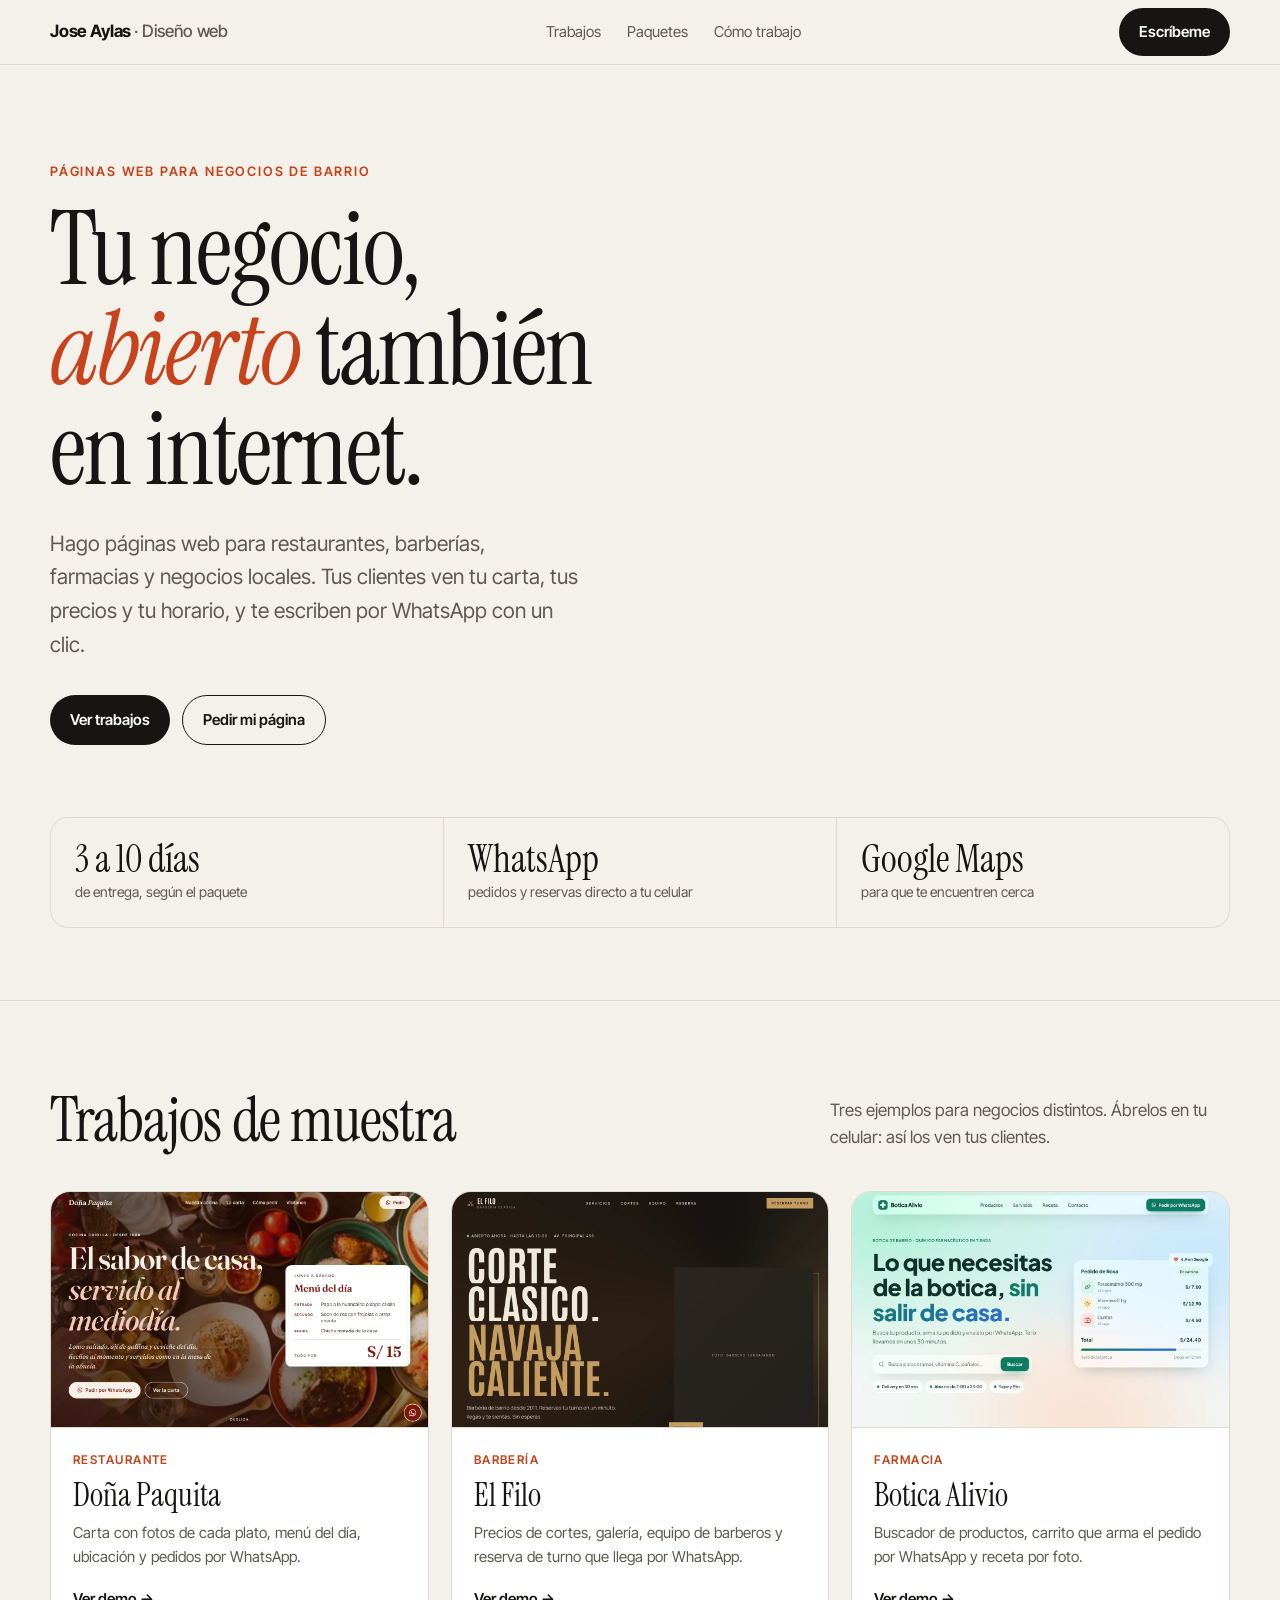
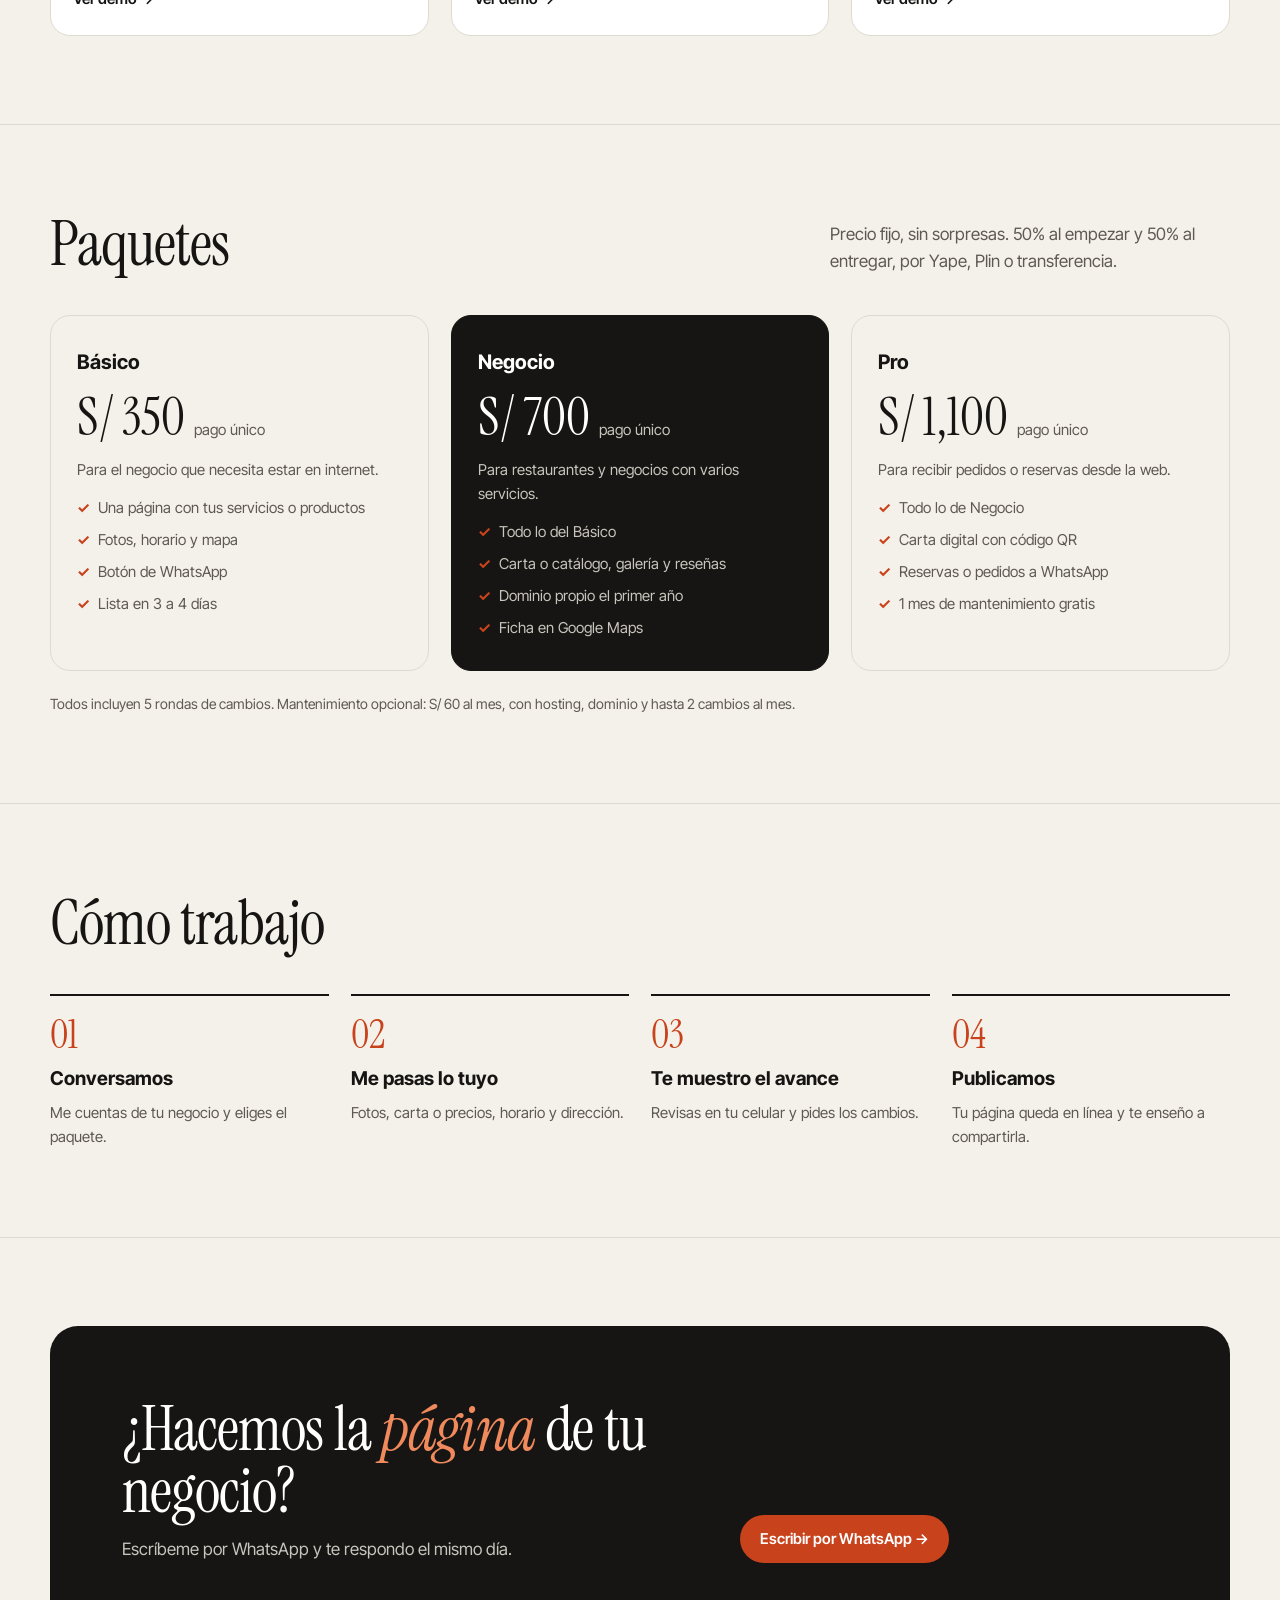
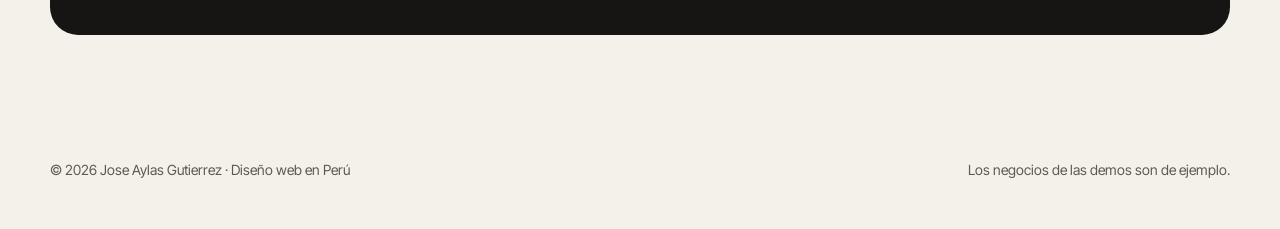
==== index.html @ 5f7825cc "Portafolio con 3 demos: restaurante, barbería y farmacia Co-Authored-By: Claude Opus 5.5 <noreply@an" ====
<!doctype html>
<html lang="es">
<head>
<meta charset="utf-8">
<meta name="viewport" content="width=device-width, initial-scale=1">
<title>Jose Aylas Gutierrez · Páginas web para negocios locales</title>
<meta name="description" content="Diseño páginas web para restaurantes, barberías, farmacias y negocios de barrio en Perú. Pedidos y reservas por WhatsApp, Google Maps y entrega en días.">
<link rel="canonical" href="https://wentoqleao.github.io/">
<meta property="og:title" content="Jose Aylas Gutierrez · Páginas web para negocios locales">
<meta property="og:description" content="Webs para restaurantes, barberías y farmacias con pedidos por WhatsApp.">
<meta property="og:image" content="https://wentoqleao.github.io/assets/dona-paquita.webp">
<meta property="og:type" content="website">
<!-- Google Search Console: pega aquí la etiqueta de verificación -->
<link rel="preconnect" href="https://fonts.googleapis.com">
<link rel="preconnect" href="https://fonts.gstatic.com" crossorigin>
<link href="https://fonts.googleapis.com/css2?family=Instrument+Serif:ital@0;1&family=Inter+Tight:wght@400;500;600;700&display=swap" rel="stylesheet">
<style>
:root{--bg:#F4F1EA;--card:#FFFFFF;--ink:#161513;--muted:#5E5A52;--line:#DEDAD0;--acc:#C8431C;--acc-ink:#FFFFFF}
*{box-sizing:border-box;margin:0;padding:0}
html{scroll-behavior:smooth}
body{background:var(--bg);color:var(--ink);font:400 17px/1.6 "Inter Tight",system-ui,sans-serif;-webkit-font-smoothing:antialiased}
a{color:inherit}
img{display:block;max-width:100%}
.wrap{width:min(1180px,100% - 32px);margin-inline:auto}
.serif{font-family:"Instrument Serif",Georgia,serif;font-weight:400}
header{position:sticky;top:0;z-index:5;background:color-mix(in srgb,var(--bg) 88%,transparent);backdrop-filter:blur(10px);border-bottom:1px solid var(--line)}
.bar{display:flex;align-items:center;justify-content:space-between;height:64px;gap:16px}
.logo{font-weight:700;letter-spacing:-.01em;text-decoration:none}
.logo span{color:var(--muted);font-weight:500}
nav{display:flex;gap:26px;font-size:15px}
nav a{text-decoration:none;color:var(--muted)}
nav a:hover{color:var(--ink)}
.btn{display:inline-flex;align-items:center;gap:8px;background:var(--ink);color:#fff;text-decoration:none;font-weight:600;font-size:15px;padding:12px 20px;border-radius:999px;transition:transform .2s,background .2s}
.btn:hover{transform:translateY(-2px);background:var(--acc)}
.btn.ghost{background:transparent;color:var(--ink);border:1px solid var(--ink)}
.btn.ghost:hover{background:var(--ink);color:#fff}
.hero{padding:96px 0 72px}
.kicker{font-size:13px;font-weight:600;letter-spacing:.14em;text-transform:uppercase;color:var(--acc)}
h1{font-size:clamp(46px,8vw,104px);line-height:.98;letter-spacing:-.02em;margin:18px 0 26px;max-width:12ch}
h1 em{color:var(--acc)}
.lead{font-size:clamp(18px,2vw,21px);color:var(--muted);max-width:44ch}
.cta{display:flex;flex-wrap:wrap;gap:12px;margin-top:34px}
.facts{display:grid;grid-template-columns:repeat(3,minmax(0,1fr));gap:1px;background:var(--line);border:1px solid var(--line);border-radius:18px;overflow:hidden;margin-top:72px}
.facts div{background:var(--bg);padding:22px 24px}
.facts b{display:block;font-family:"Instrument Serif",Georgia,serif;font-weight:400;font-size:38px;line-height:1}
.facts span{font-size:14px;color:var(--muted)}
section{padding:88px 0;border-top:1px solid var(--line)}
.head{display:flex;justify-content:space-between;align-items:end;gap:24px;margin-bottom:40px;flex-wrap:wrap}
h2{font-size:clamp(38px,5vw,62px);line-height:1;letter-spacing:-.015em}
.head p{color:var(--muted);max-width:40ch}
.demos{display:grid;grid-template-columns:repeat(3,minmax(0,1fr));gap:22px}
.demo{background:var(--card);border:1px solid var(--line);border-radius:20px;overflow:hidden;text-decoration:none;display:flex;flex-direction:column;transition:transform .25s,box-shadow .25s}
.demo:hover{transform:translateY(-6px);box-shadow:0 24px 50px -24px rgba(22,21,19,.35)}
.shot{aspect-ratio:16/10;overflow:hidden;background:#ddd;border-bottom:1px solid var(--line)}
.shot img{width:100%;height:100%;object-fit:cover;object-position:top;transition:transform .5s}
.demo:hover .shot img{transform:scale(1.04)}
.demo .body{padding:22px 22px 24px;display:flex;flex-direction:column;gap:10px;flex:1}
.tag{font-size:12px;font-weight:600;letter-spacing:.12em;text-transform:uppercase;color:var(--acc)}
.demo h3{font-family:"Instrument Serif",Georgia,serif;font-weight:400;font-size:32px;line-height:1}
.demo p{color:var(--muted);font-size:15px}
.demo .go{margin-top:auto;padding-top:8px;font-weight:600;font-size:15px}
.packs{display:grid;grid-template-columns:repeat(3,minmax(0,1fr));gap:22px}
.pack{border:1px solid var(--line);border-radius:20px;padding:30px 26px;background:var(--bg);display:flex;flex-direction:column;gap:14px}
.pack.star{background:var(--ink);color:#fff;border-color:var(--ink)}
.pack.star .muted,.pack.star li{color:#C9C5BC}
.pack h3{font-size:20px}
.price{font-family:"Instrument Serif",Georgia,serif;font-size:52px;line-height:1}
.price small{font-family:"Inter Tight",sans-serif;font-size:15px;color:var(--muted)}
.pack.star .price small{color:#C9C5BC}
.muted{color:var(--muted);font-size:15px}
.pack ul{list-style:none;display:grid;gap:8px;font-size:15px;color:var(--muted)}
.pack li::before{content:"✓";color:var(--acc);font-weight:700;margin-right:8px}
.note{margin-top:22px;font-size:14px;color:var(--muted)}
.steps{display:grid;grid-template-columns:repeat(4,minmax(0,1fr));gap:22px;counter-reset:s}
.step{border-top:2px solid var(--ink);padding-top:18px}
.step::before{counter-increment:s;content:"0" counter(s);font-family:"Instrument Serif",Georgia,serif;font-size:40px;color:var(--acc);display:block;line-height:1;margin-bottom:10px}
.step h3{font-size:19px;margin-bottom:6px}
.step p{color:var(--muted);font-size:15px}
.contact{background:var(--ink);color:#fff;border-radius:28px;padding:clamp(36px,6vw,72px);display:grid;grid-template-columns:minmax(0,1.4fr) minmax(0,1fr);gap:32px;align-items:end}
.contact h2 em{color:#F08A5D}
.contact p{color:#C9C5BC}
.contact .btn{background:var(--acc)}
.contact .btn:hover{background:#fff;color:var(--ink)}
footer{padding:36px 0 48px;font-size:14px;color:var(--muted)}
footer .wrap{display:flex;justify-content:space-between;gap:16px;flex-wrap:wrap}
@media (max-width:900px){
  nav{display:none}
  .demos,.packs{grid-template-columns:minmax(0,1fr)}
  .steps{grid-template-columns:repeat(2,minmax(0,1fr))}
  .contact{grid-template-columns:minmax(0,1fr)}
}
@media (max-width:560px){
  .hero{padding:64px 0 48px}
  .facts{grid-template-columns:minmax(0,1fr)}
  .steps{grid-template-columns:minmax(0,1fr)}
  section{padding:64px 0}
  .bar .btn{padding:10px 16px;font-size:14px}
}
</style>
</head>
<body>
<header>
  <div class="wrap bar">
    <a class="logo" href="#">Jose Aylas <span>· Diseño web</span></a>
    <nav><a href="#trabajos">Trabajos</a><a href="#paquetes">Paquetes</a><a href="#proceso">Cómo trabajo</a></nav>
    <a class="btn" href="#contacto">Escríbeme</a>
  </div>
</header>

<main>
  <div class="wrap hero">
    <p class="kicker">Páginas web para negocios de barrio</p>
    <h1 class="serif">Tu negocio, <em>abierto</em> también en internet.</h1>
    <p class="lead">Hago páginas web para restaurantes, barberías, farmacias y negocios locales. Tus clientes ven tu carta, tus precios y tu horario, y te escriben por WhatsApp con un clic.</p>
    <div class="cta">
      <a class="btn" href="#trabajos">Ver trabajos</a>
      <a class="btn ghost" href="#contacto">Pedir mi página</a>
    </div>
    <div class="facts">
      <div><b>3 a 10 días</b><span>de entrega, según el paquete</span></div>
      <div><b>WhatsApp</b><span>pedidos y reservas directo a tu celular</span></div>
      <div><b>Google Maps</b><span>para que te encuentren cerca</span></div>
    </div>
  </div>

  <section id="trabajos">
    <div class="wrap">
      <div class="head">
        <h2 class="serif">Trabajos de muestra</h2>
        <p>Tres ejemplos para negocios distintos. Ábrelos en tu celular: así los ven tus clientes.</p>
      </div>
      <div class="demos">
        <a class="demo" href="dona-paquita/">
          <div class="shot"><img src="assets/dona-paquita.webp" alt="Página web del restaurante Doña Paquita" loading="lazy" width="1280" height="800"></div>
          <div class="body">
            <span class="tag">Restaurante</span>
            <h3>Doña Paquita</h3>
            <p>Carta con fotos de cada plato, menú del día, ubicación y pedidos por WhatsApp.</p>
            <span class="go">Ver demo →</span>
          </div>
        </a>
        <a class="demo" href="el-filo-barberia/">
          <div class="shot"><img src="assets/el-filo-barberia.webp" alt="Página web de la barbería El Filo" loading="lazy" width="1280" height="800"></div>
          <div class="body">
            <span class="tag">Barbería</span>
            <h3>El Filo</h3>
            <p>Precios de cortes, galería, equipo de barberos y reserva de turno que llega por WhatsApp.</p>
            <span class="go">Ver demo →</span>
          </div>
        </a>
        <a class="demo" href="botica-alivio/">
          <div class="shot"><img src="assets/botica-alivio.webp" alt="Página web de la farmacia Botica Alivio" loading="lazy" width="1280" height="800"></div>
          <div class="body">
            <span class="tag">Farmacia</span>
            <h3>Botica Alivio</h3>
            <p>Buscador de productos, carrito que arma el pedido por WhatsApp y receta por foto.</p>
            <span class="go">Ver demo →</span>
          </div>
        </a>
      </div>
    </div>
  </section>

  <section id="paquetes">
    <div class="wrap">
      <div class="head">
        <h2 class="serif">Paquetes</h2>
        <p>Precio fijo, sin sorpresas. 50% al empezar y 50% al entregar, por Yape, Plin o transferencia.</p>
      </div>
      <div class="packs">
        <div class="pack">
          <h3>Básico</h3>
          <div class="price">S/ 350 <small>pago único</small></div>
          <p class="muted">Para el negocio que necesita estar en internet.</p>
          <ul><li>Una página con tus servicios o productos</li><li>Fotos, horario y mapa</li><li>Botón de WhatsApp</li><li>Lista en 3 a 4 días</li></ul>
        </div>
        <div class="pack star">
          <h3>Negocio</h3>
          <div class="price">S/ 700 <small>pago único</small></div>
          <p class="muted">Para restaurantes y negocios con varios servicios.</p>
          <ul><li>Todo lo del Básico</li><li>Carta o catálogo, galería y reseñas</li><li>Dominio propio el primer año</li><li>Ficha en Google Maps</li></ul>
        </div>
        <div class="pack">
          <h3>Pro</h3>
          <div class="price">S/ 1,100 <small>pago único</small></div>
          <p class="muted">Para recibir pedidos o reservas desde la web.</p>
          <ul><li>Todo lo de Negocio</li><li>Carta digital con código QR</li><li>Reservas o pedidos a WhatsApp</li><li>1 mes de mantenimiento gratis</li></ul>
        </div>
      </div>
      <p class="note">Todos incluyen 5 rondas de cambios. Mantenimiento opcional: S/ 60 al mes, con hosting, dominio y hasta 2 cambios al mes.</p>
    </div>
  </section>

  <section id="proceso">
    <div class="wrap">
      <div class="head"><h2 class="serif">Cómo trabajo</h2></div>
      <div class="steps">
        <div class="step"><h3>Conversamos</h3><p>Me cuentas de tu negocio y eliges el paquete.</p></div>
        <div class="step"><h3>Me pasas lo tuyo</h3><p>Fotos, carta o precios, horario y dirección.</p></div>
        <div class="step"><h3>Te muestro el avance</h3><p>Revisas en tu celular y pides los cambios.</p></div>
        <div class="step"><h3>Publicamos</h3><p>Tu página queda en línea y te enseño a compartirla.</p></div>
      </div>
    </div>
  </section>

  <section id="contacto">
    <div class="wrap">
      <div class="contact">
        <div>
          <h2 class="serif">¿Hacemos la <em>página</em> de tu negocio?</h2>
          <p style="margin-top:14px">Escríbeme por WhatsApp y te respondo el mismo día.</p>
        </div>
        <div><a class="btn" href="https://wa.me/51999999999?text=Hola%20Jose%2C%20vi%20tu%20portafolio%20y%20quiero%20una%20p%C3%A1gina%20web%20para%20mi%20negocio." target="_blank" rel="noopener">Escribir por WhatsApp →</a></div>
      </div>
    </div>
  </section>
</main>

<footer>
  <div class="wrap"><span>© 2026 Jose Aylas Gutierrez · Diseño web en Perú</span><span>Los negocios de las demos son de ejemplo.</span></div>
</footer>
</body>
</html>
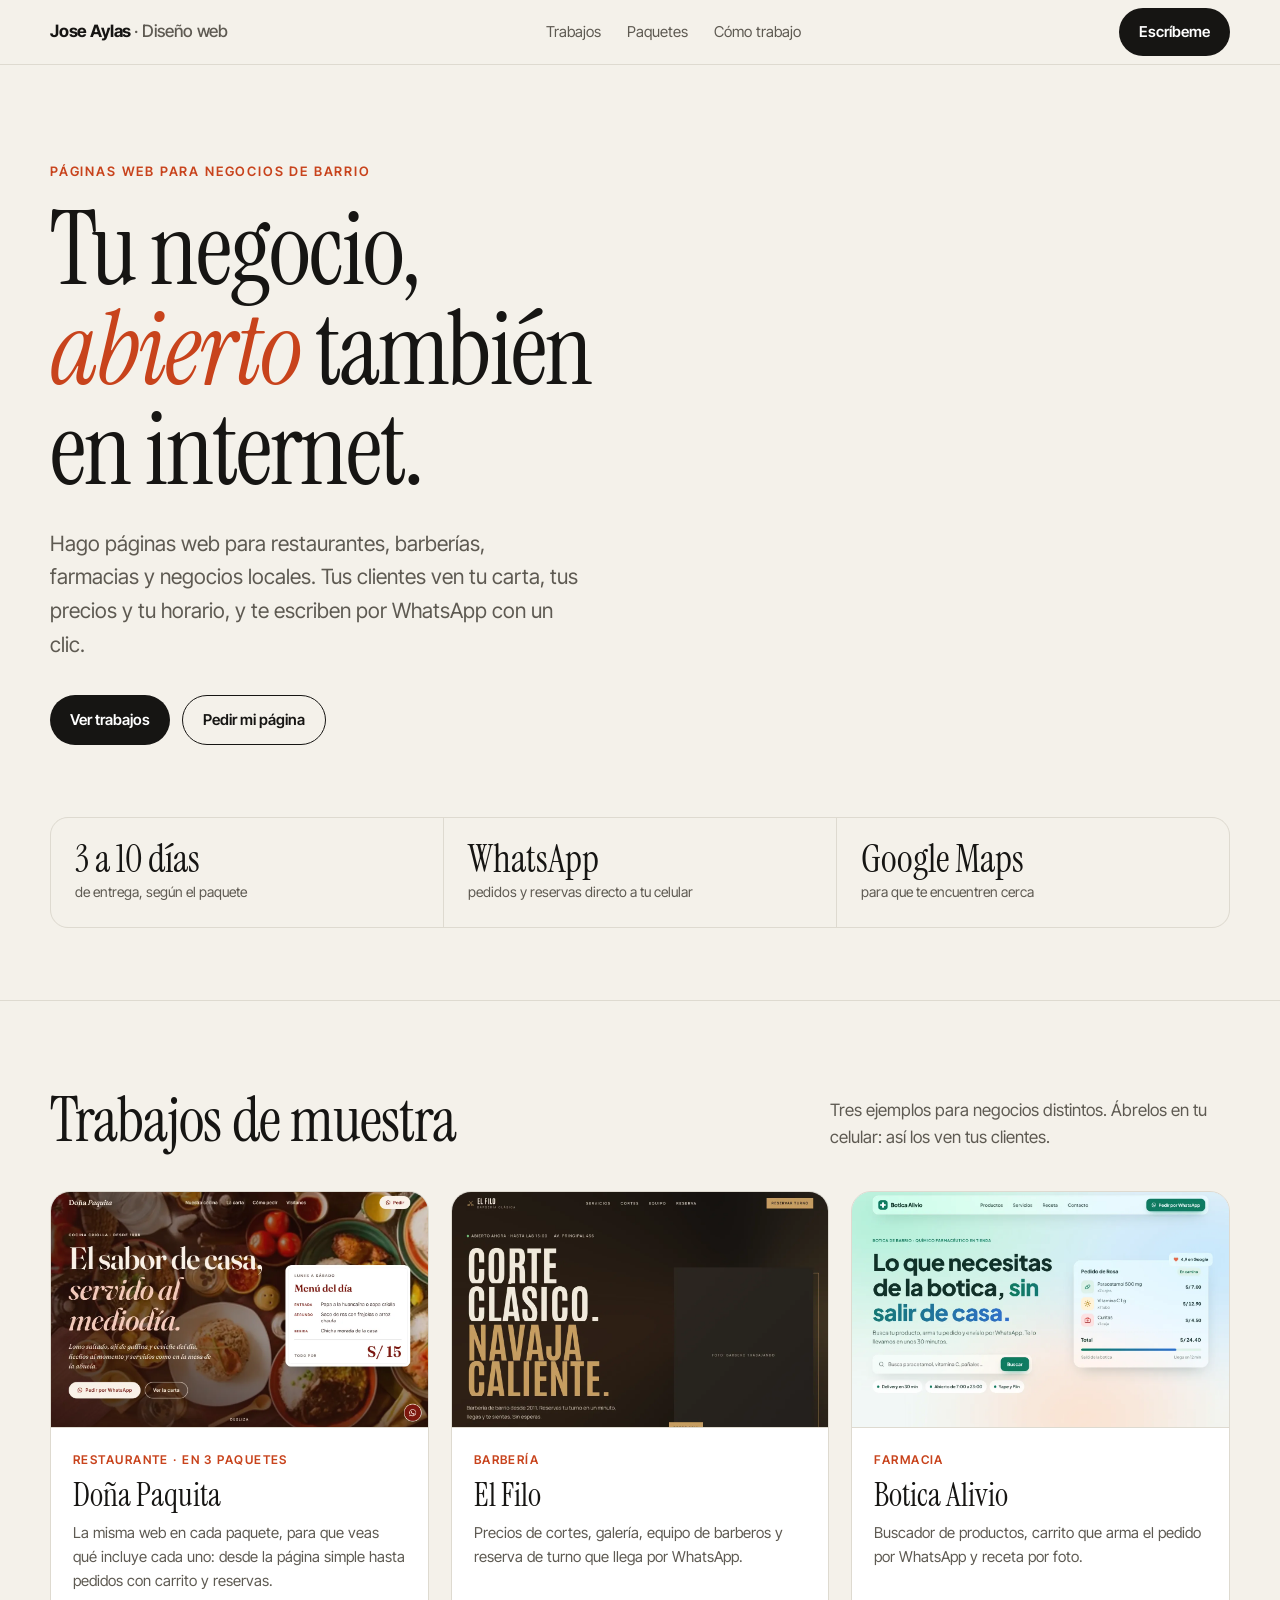
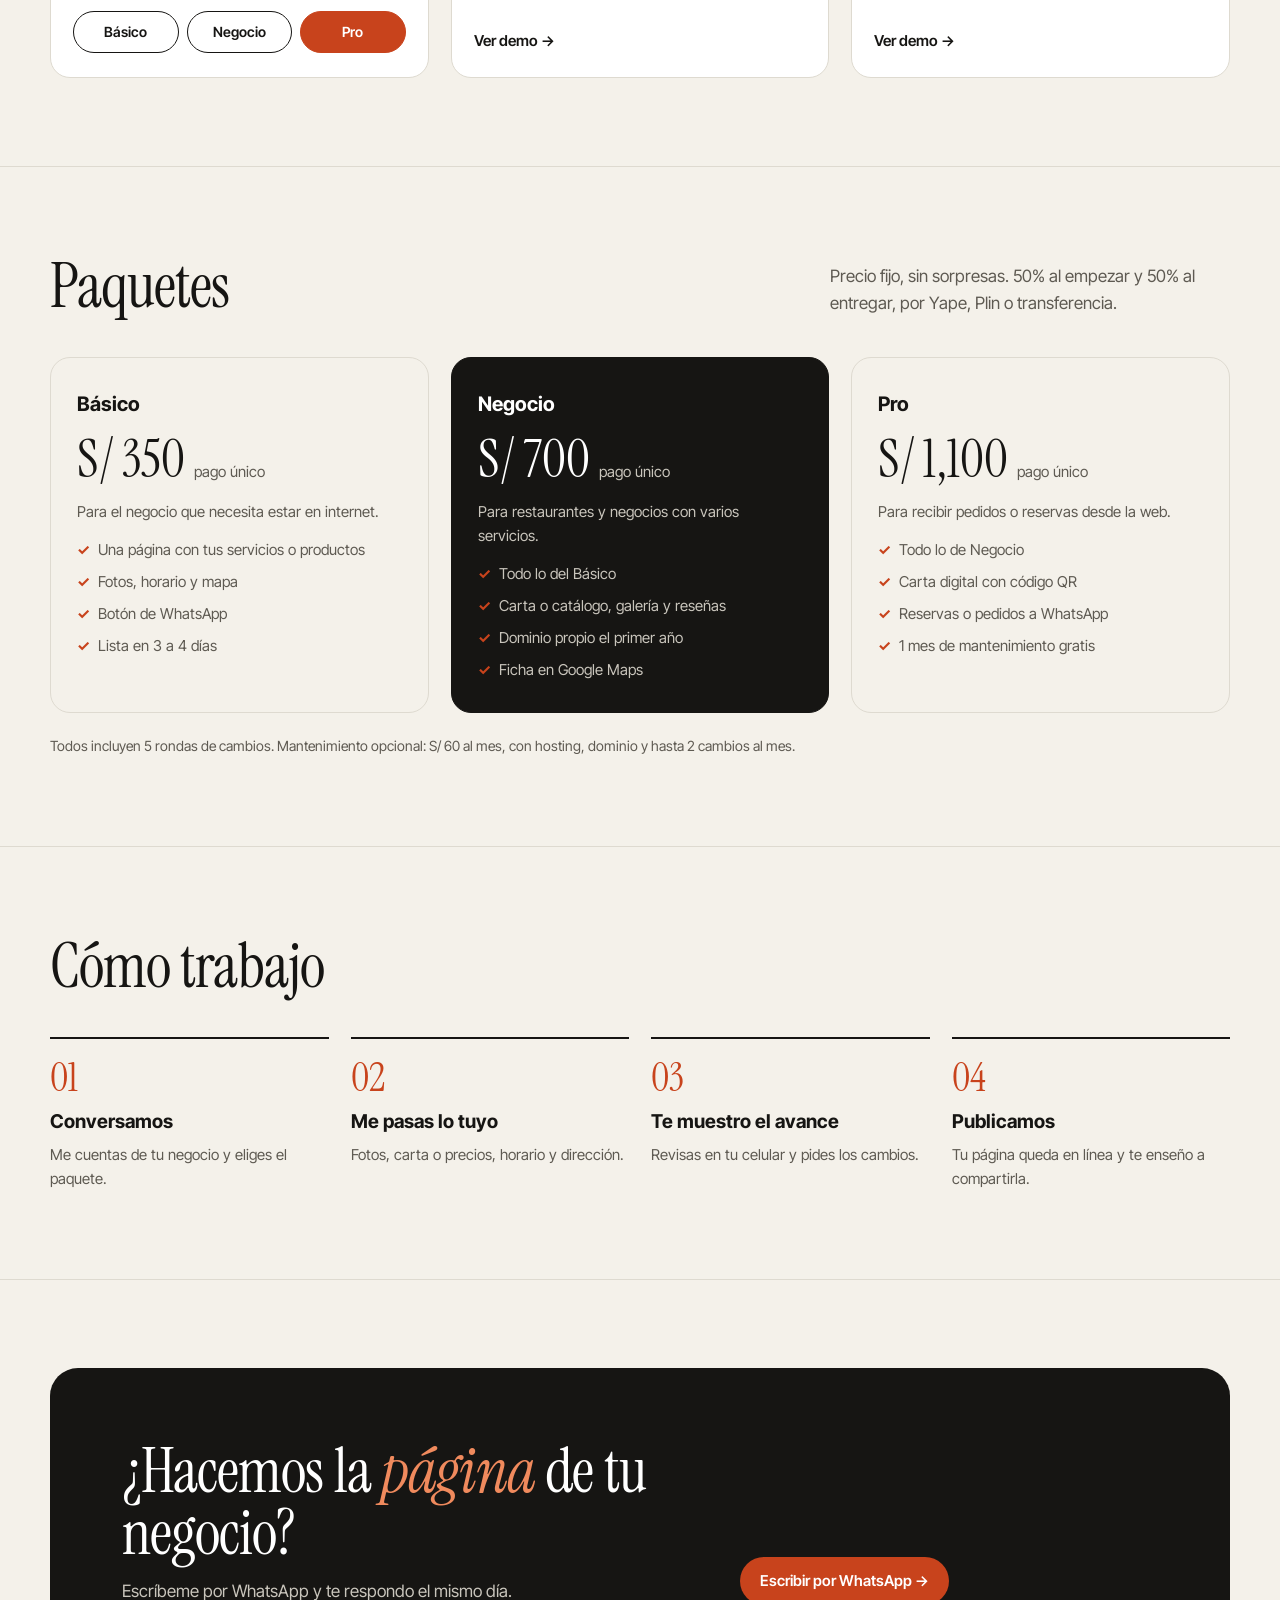
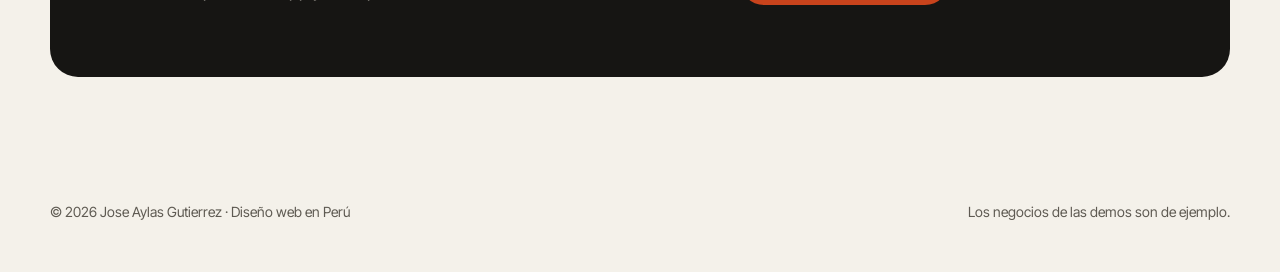
==== commit 40501461: "Doña Paquita en 3 paquetes: Básico, Negocio y Pro con selector Co-Authored-By: Claude Opus 5.5 <nore" ====
--- a/index.html
+++ b/index.html
@@ -59,6 +59,11 @@
 .demo h3{font-family:"Instrument Serif",Georgia,serif;font-weight:400;font-size:32px;line-height:1}
 .demo p{color:var(--muted);font-size:15px}
 .demo .go{margin-top:auto;padding-top:8px;font-weight:600;font-size:15px}
+a.shot{display:block}
+.tiers{display:flex;gap:8px;margin-top:auto;padding-top:8px;flex-wrap:wrap}
+.tiers a{flex:1;text-align:center;text-decoration:none;font-weight:600;font-size:14px;padding:9px 10px;border:1px solid var(--ink);border-radius:999px;transition:background .2s,color .2s}
+.tiers a:hover{background:var(--ink);color:#fff}
+.tiers a:last-child{background:var(--acc);border-color:var(--acc);color:#fff}
 .packs{display:grid;grid-template-columns:repeat(3,minmax(0,1fr));gap:22px}
 .pack{border:1px solid var(--line);border-radius:20px;padding:30px 26px;background:var(--bg);display:flex;flex-direction:column;gap:14px}
 .pack.star{background:var(--ink);color:#fff;border-color:var(--ink)}
@@ -130,15 +135,15 @@
         <p>Tres ejemplos para negocios distintos. Ábrelos en tu celular: así los ven tus clientes.</p>
       </div>
       <div class="demos">
-        <a class="demo" href="dona-paquita/">
-          <div class="shot"><img src="assets/dona-paquita.webp" alt="Página web del restaurante Doña Paquita" loading="lazy" width="1280" height="800"></div>
+        <div class="demo">
+          <a class="shot" href="dona-paquita/"><img src="assets/dona-paquita.webp" alt="Página web del restaurante Doña Paquita" loading="lazy" width="1280" height="800"></a>
           <div class="body">
-            <span class="tag">Restaurante</span>
+            <span class="tag">Restaurante · en 3 paquetes</span>
             <h3>Doña Paquita</h3>
-            <p>Carta con fotos de cada plato, menú del día, ubicación y pedidos por WhatsApp.</p>
-            <span class="go">Ver demo →</span>
+            <p>La misma web en cada paquete, para que veas qué incluye cada uno: desde la página simple hasta pedidos con carrito y reservas.</p>
+            <div class="tiers"><a href="dona-paquita-basico/">Básico</a><a href="dona-paquita/">Negocio</a><a href="dona-paquita-pro/">Pro</a></div>
           </div>
-        </a>
+        </div>
         <a class="demo" href="el-filo-barberia/">
           <div class="shot"><img src="assets/el-filo-barberia.webp" alt="Página web de la barbería El Filo" loading="lazy" width="1280" height="800"></div>
           <div class="body">
@@ -210,7 +215,7 @@
           <h2 class="serif">¿Hacemos la <em>página</em> de tu negocio?</h2>
           <p style="margin-top:14px">Escríbeme por WhatsApp y te respondo el mismo día.</p>
         </div>
-        <div><a class="btn" href="https://wa.me/51999999999?text=Hola%20Jose%2C%20vi%20tu%20portafolio%20y%20quiero%20una%20p%C3%A1gina%20web%20para%20mi%20negocio." target="_blank" rel="noopener">Escribir por WhatsApp →</a></div>
+        <div><a class="btn" href="https://wa.me/51933952330?text=Hola%20Jose%2C%20vi%20tu%20portafolio%20y%20quiero%20una%20p%C3%A1gina%20web%20para%20mi%20negocio." target="_blank" rel="noopener">Escribir por WhatsApp →</a></div>
       </div>
     </div>
   </section>
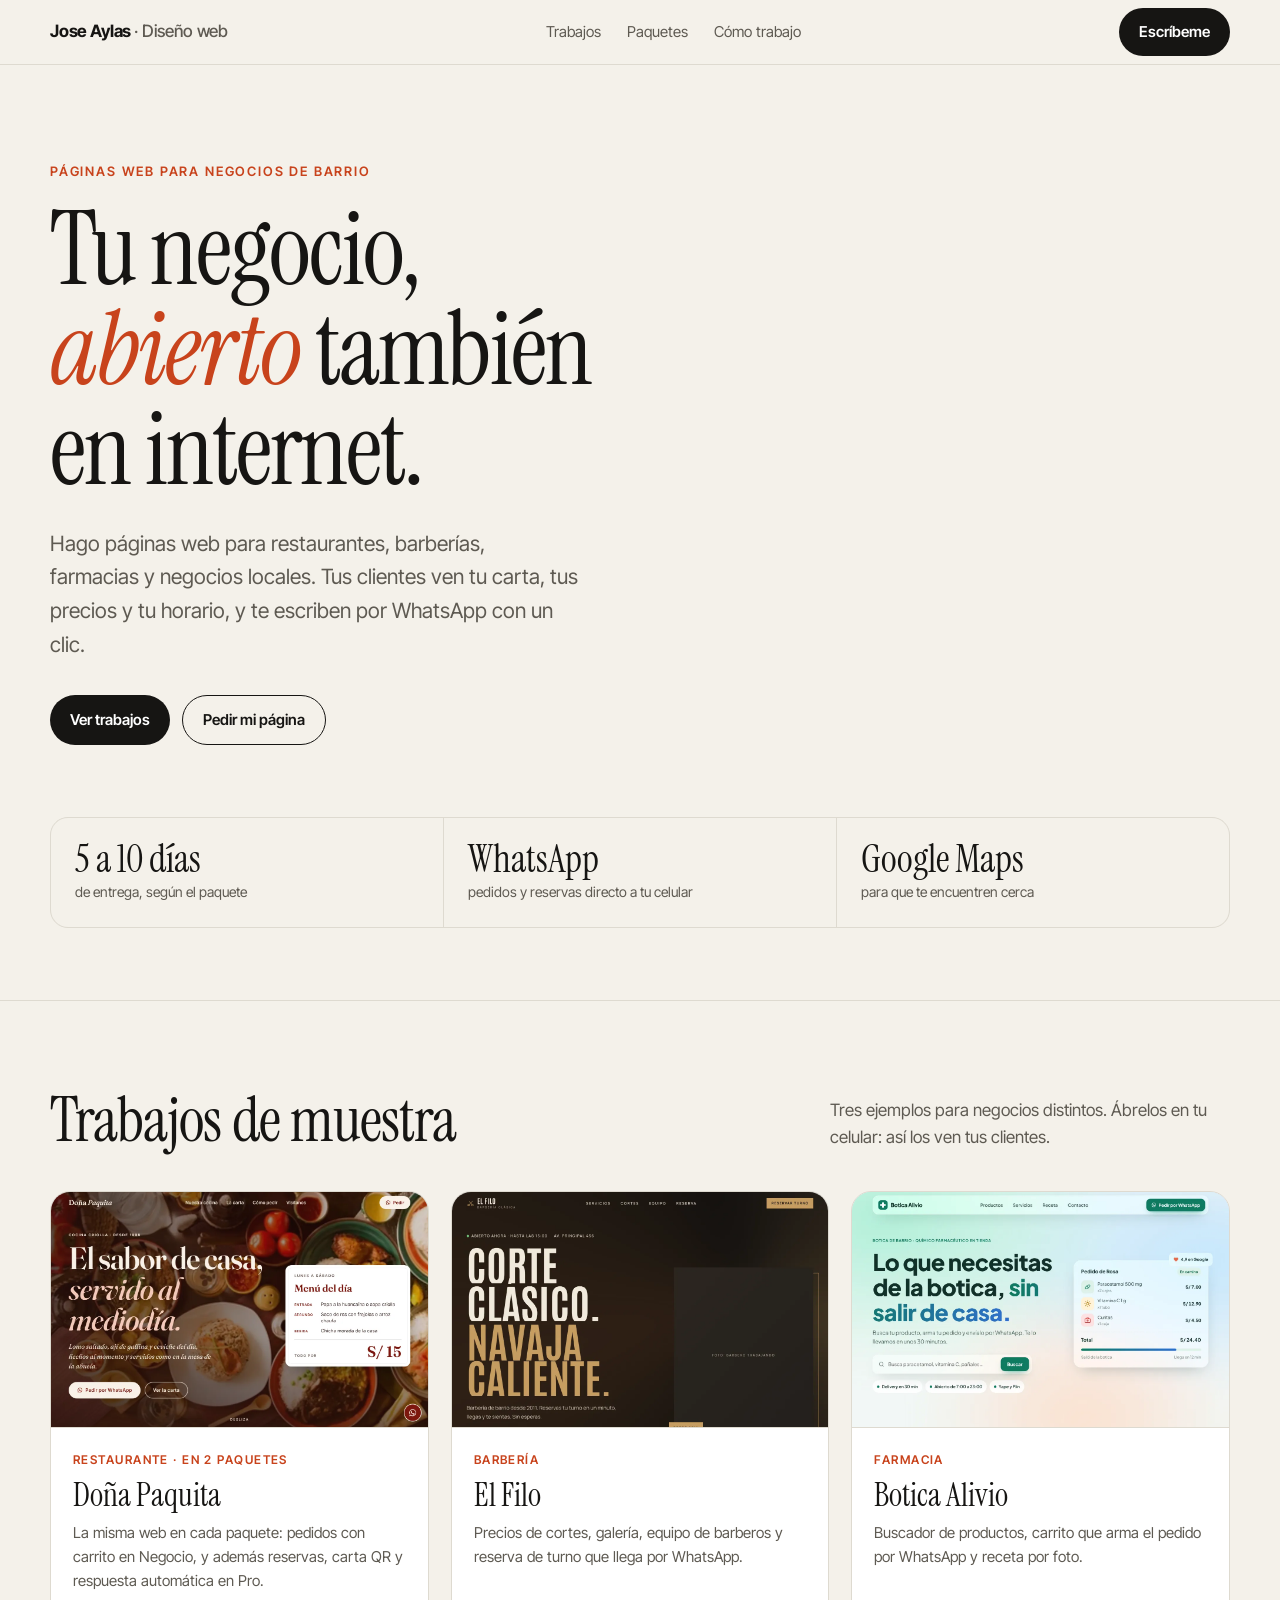
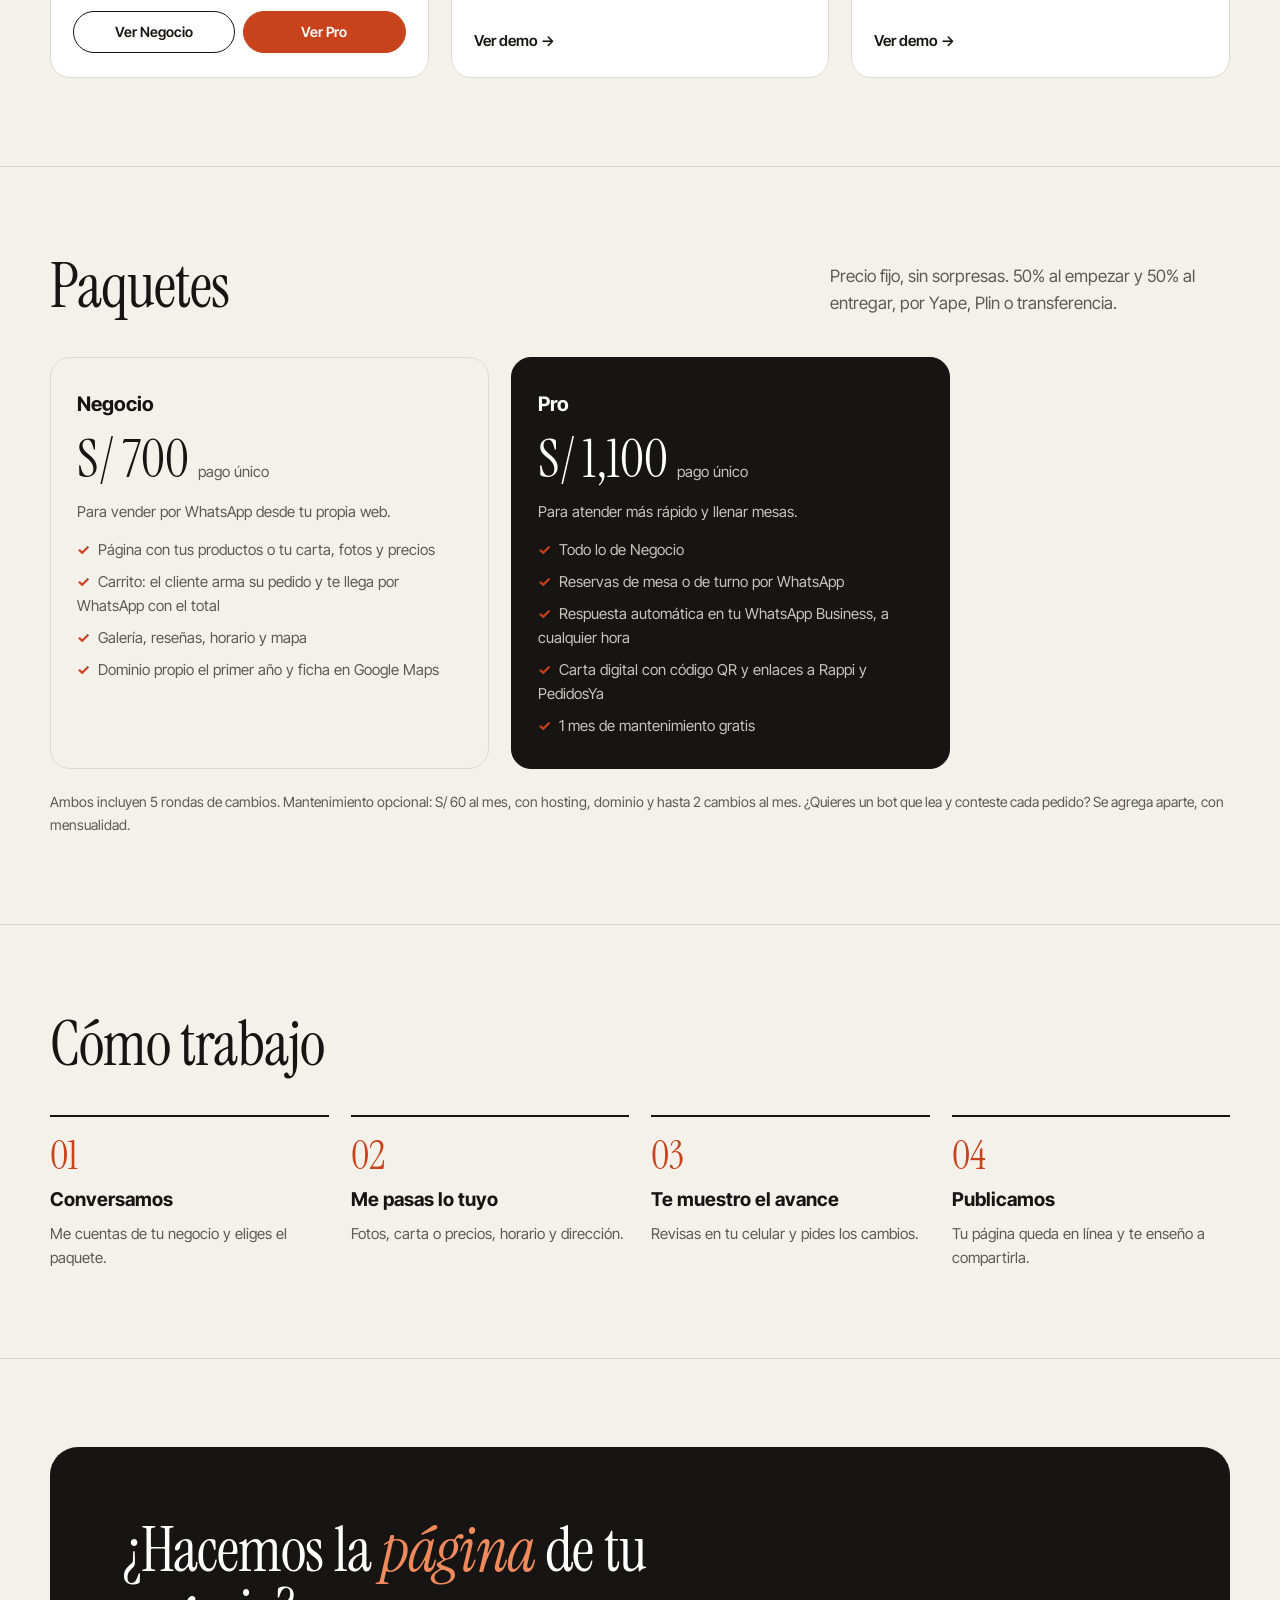
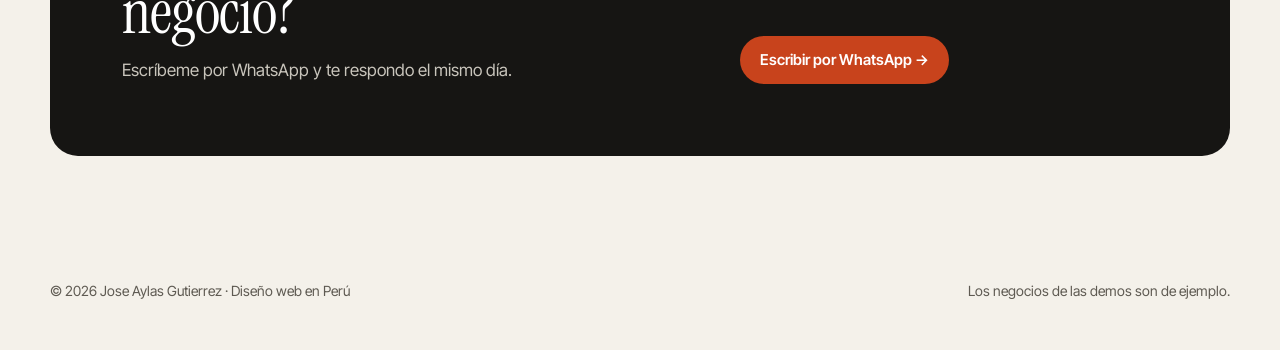
==== commit 36791524: "Restaurante en 2 paquetes: Negocio con carrito, Pro con respuesta automática Co-Authored-By: Claude " ====
--- a/index.html
+++ b/index.html
@@ -64,6 +64,7 @@
 .tiers a{flex:1;text-align:center;text-decoration:none;font-weight:600;font-size:14px;padding:9px 10px;border:1px solid var(--ink);border-radius:999px;transition:background .2s,color .2s}
 .tiers a:hover{background:var(--ink);color:#fff}
 .tiers a:last-child{background:var(--acc);border-color:var(--acc);color:#fff}
+.packs.two{grid-template-columns:repeat(2,minmax(0,1fr));max-width:900px}
 .packs{display:grid;grid-template-columns:repeat(3,minmax(0,1fr));gap:22px}
 .pack{border:1px solid var(--line);border-radius:20px;padding:30px 26px;background:var(--bg);display:flex;flex-direction:column;gap:14px}
 .pack.star{background:var(--ink);color:#fff;border-color:var(--ink)}
@@ -90,7 +91,7 @@
 footer .wrap{display:flex;justify-content:space-between;gap:16px;flex-wrap:wrap}
 @media (max-width:900px){
   nav{display:none}
-  .demos,.packs{grid-template-columns:minmax(0,1fr)}
+  .demos,.packs,.packs.two{grid-template-columns:minmax(0,1fr)}
   .steps{grid-template-columns:repeat(2,minmax(0,1fr))}
   .contact{grid-template-columns:minmax(0,1fr)}
 }
@@ -122,7 +123,7 @@
       <a class="btn ghost" href="#contacto">Pedir mi página</a>
     </div>
     <div class="facts">
-      <div><b>3 a 10 días</b><span>de entrega, según el paquete</span></div>
+      <div><b>5 a 10 días</b><span>de entrega, según el paquete</span></div>
       <div><b>WhatsApp</b><span>pedidos y reservas directo a tu celular</span></div>
       <div><b>Google Maps</b><span>para que te encuentren cerca</span></div>
     </div>
@@ -138,10 +139,10 @@
         <div class="demo">
           <a class="shot" href="dona-paquita/"><img src="assets/dona-paquita.webp" alt="Página web del restaurante Doña Paquita" loading="lazy" width="1280" height="800"></a>
           <div class="body">
-            <span class="tag">Restaurante · en 3 paquetes</span>
+            <span class="tag">Restaurante · en 2 paquetes</span>
             <h3>Doña Paquita</h3>
-            <p>La misma web en cada paquete, para que veas qué incluye cada uno: desde la página simple hasta pedidos con carrito y reservas.</p>
-            <div class="tiers"><a href="dona-paquita-basico/">Básico</a><a href="dona-paquita/">Negocio</a><a href="dona-paquita-pro/">Pro</a></div>
+            <p>La misma web en cada paquete: pedidos con carrito en Negocio, y además reservas, carta QR y respuesta automática en Pro.</p>
+            <div class="tiers"><a href="dona-paquita/">Ver Negocio</a><a href="dona-paquita-pro/">Ver Pro</a></div>
           </div>
         </div>
         <a class="demo" href="el-filo-barberia/">
@@ -172,27 +173,21 @@
         <h2 class="serif">Paquetes</h2>
         <p>Precio fijo, sin sorpresas. 50% al empezar y 50% al entregar, por Yape, Plin o transferencia.</p>
       </div>
-      <div class="packs">
+      <div class="packs two">
         <div class="pack">
-          <h3>Básico</h3>
-          <div class="price">S/ 350 <small>pago único</small></div>
-          <p class="muted">Para el negocio que necesita estar en internet.</p>
-          <ul><li>Una página con tus servicios o productos</li><li>Fotos, horario y mapa</li><li>Botón de WhatsApp</li><li>Lista en 3 a 4 días</li></ul>
-        </div>
-        <div class="pack star">
           <h3>Negocio</h3>
           <div class="price">S/ 700 <small>pago único</small></div>
-          <p class="muted">Para restaurantes y negocios con varios servicios.</p>
-          <ul><li>Todo lo del Básico</li><li>Carta o catálogo, galería y reseñas</li><li>Dominio propio el primer año</li><li>Ficha en Google Maps</li></ul>
-        </div>
-        <div class="pack">
+          <p class="muted">Para vender por WhatsApp desde tu propia web.</p>
+          <ul><li>Página con tus productos o tu carta, fotos y precios</li><li>Carrito: el cliente arma su pedido y te llega por WhatsApp con el total</li><li>Galería, reseñas, horario y mapa</li><li>Dominio propio el primer año y ficha en Google Maps</li></ul>
+        </div>
+        <div class="pack star">
           <h3>Pro</h3>
           <div class="price">S/ 1,100 <small>pago único</small></div>
-          <p class="muted">Para recibir pedidos o reservas desde la web.</p>
-          <ul><li>Todo lo de Negocio</li><li>Carta digital con código QR</li><li>Reservas o pedidos a WhatsApp</li><li>1 mes de mantenimiento gratis</li></ul>
-        </div>
-      </div>
-      <p class="note">Todos incluyen 5 rondas de cambios. Mantenimiento opcional: S/ 60 al mes, con hosting, dominio y hasta 2 cambios al mes.</p>
+          <p class="muted">Para atender más rápido y llenar mesas.</p>
+          <ul><li>Todo lo de Negocio</li><li>Reservas de mesa o de turno por WhatsApp</li><li>Respuesta automática en tu WhatsApp Business, a cualquier hora</li><li>Carta digital con código QR y enlaces a Rappi y PedidosYa</li><li>1 mes de mantenimiento gratis</li></ul>
+        </div>
+      </div>
+      <p class="note">Ambos incluyen 5 rondas de cambios. Mantenimiento opcional: S/ 60 al mes, con hosting, dominio y hasta 2 cambios al mes. ¿Quieres un bot que lea y conteste cada pedido? Se agrega aparte, con mensualidad.</p>
     </div>
   </section>
 
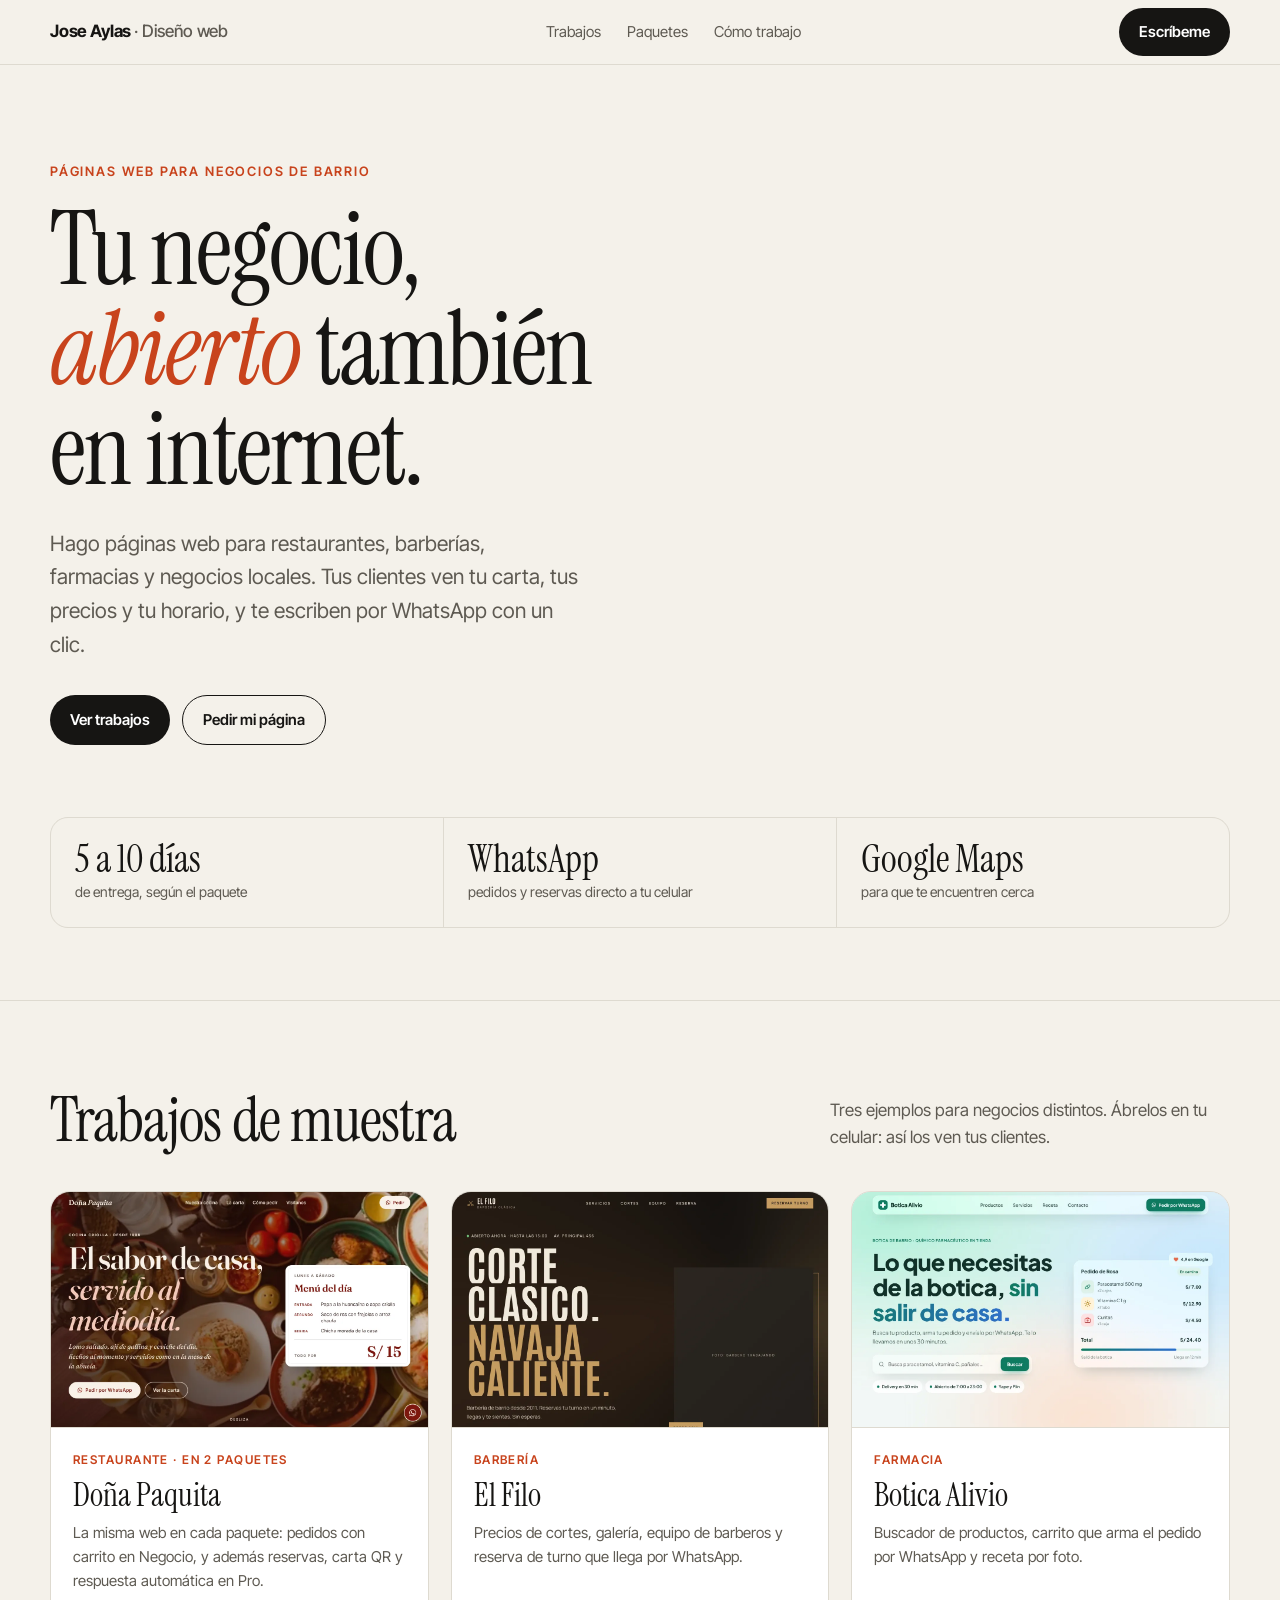
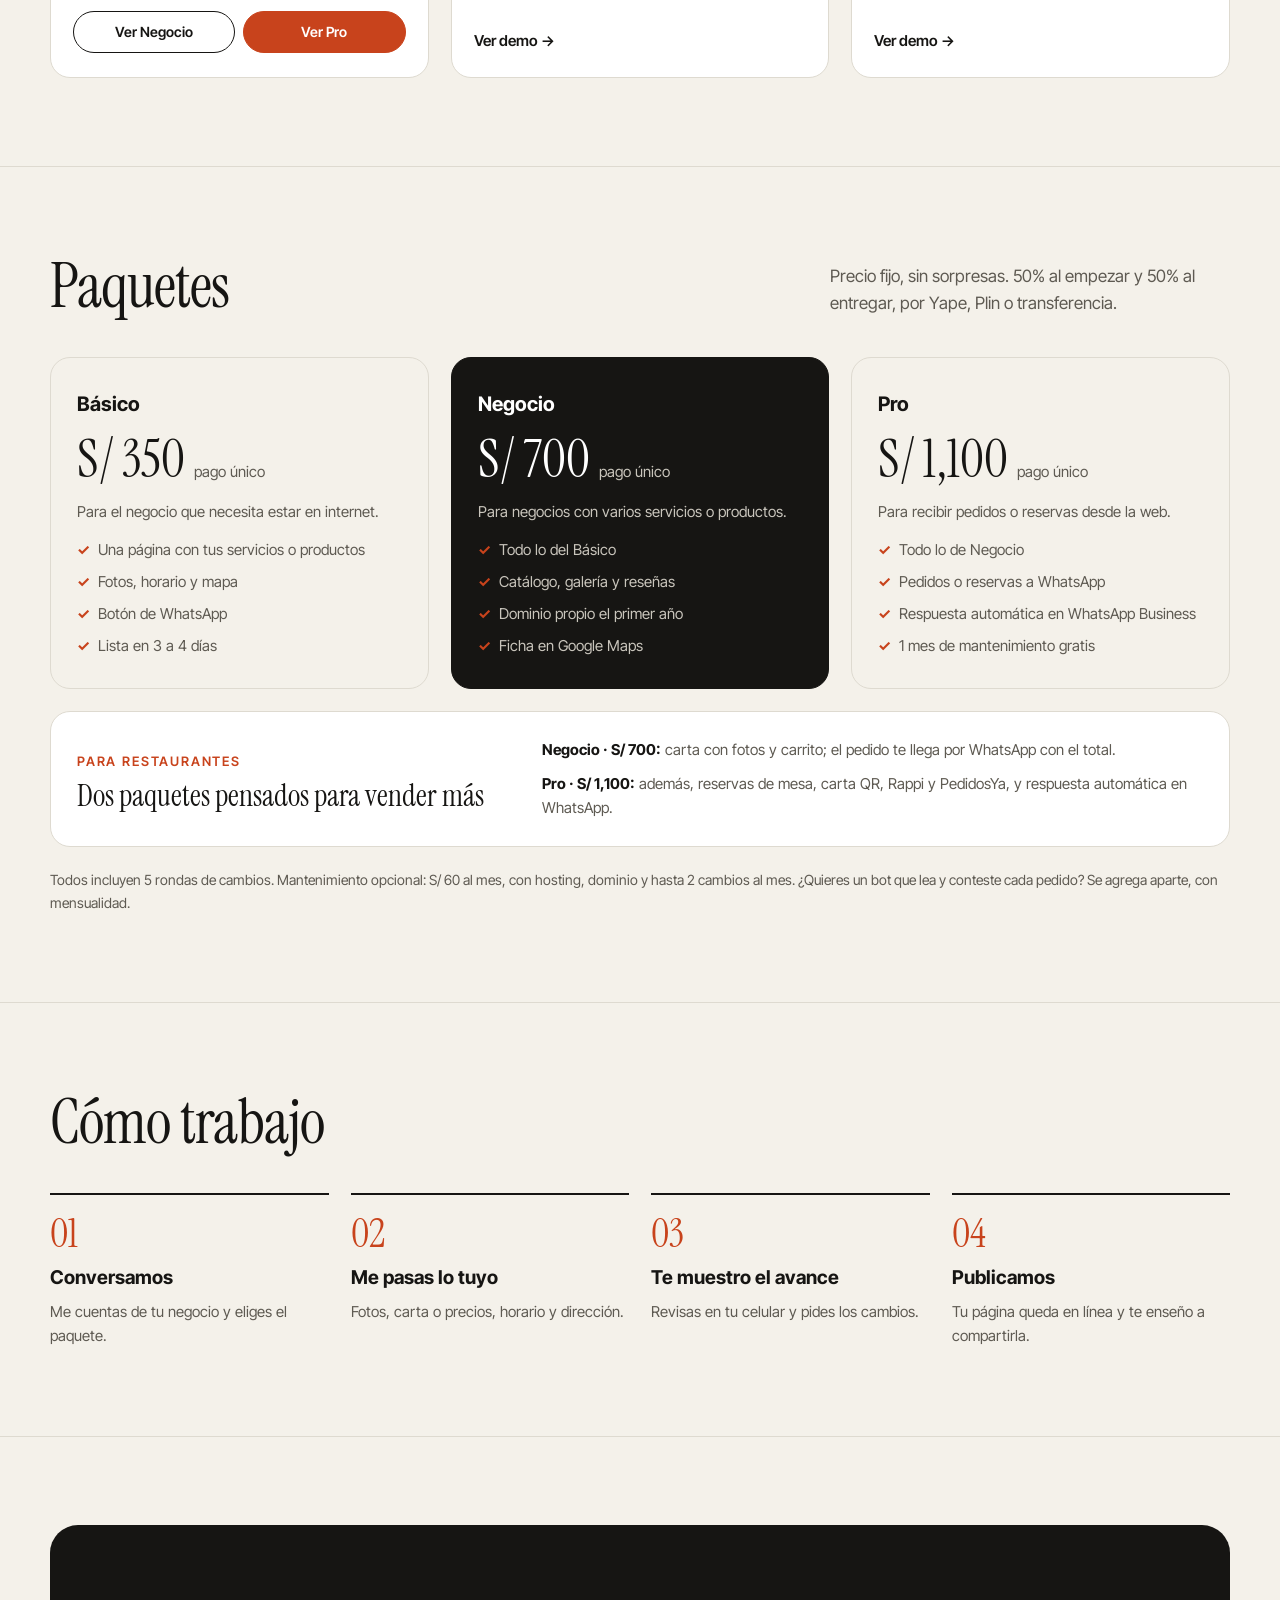
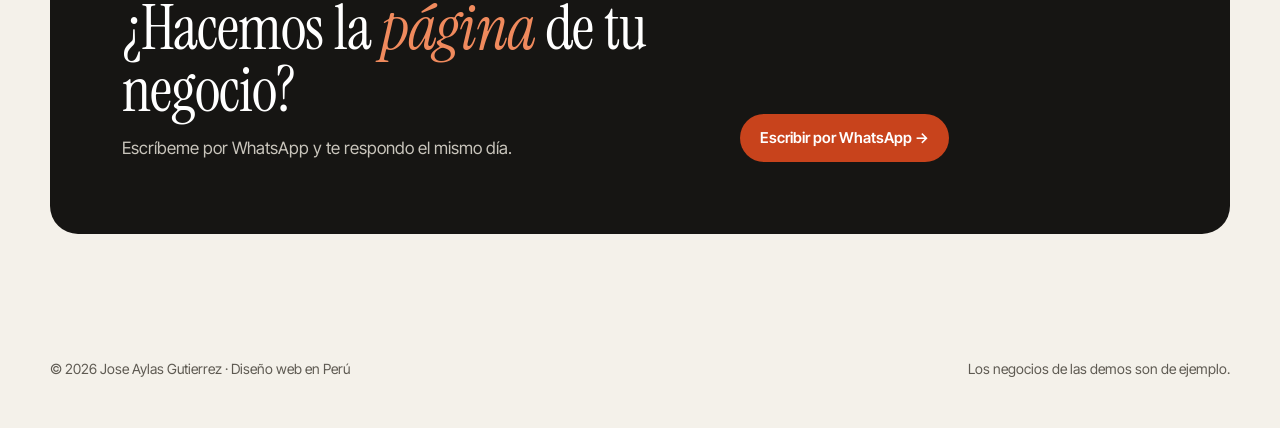
==== commit fe0fa2bc: "Portafolio: 3 paquetes generales y 2 para restaurantes Co-Authored-By: Claude Opus 5.5 <noreply@anth" ====
--- a/index.html
+++ b/index.html
@@ -64,6 +64,11 @@
 .tiers a{flex:1;text-align:center;text-decoration:none;font-weight:600;font-size:14px;padding:9px 10px;border:1px solid var(--ink);border-radius:999px;transition:background .2s,color .2s}
 .tiers a:hover{background:var(--ink);color:#fff}
 .tiers a:last-child{background:var(--acc);border-color:var(--acc);color:#fff}
+.resto{margin-top:22px;border:1px solid var(--line);border-radius:20px;padding:26px;display:grid;grid-template-columns:minmax(0,.8fr) minmax(0,1.2fr);gap:24px;align-items:center;background:var(--card)}
+.resto h3{font-size:30px;line-height:1.05;margin-top:6px}
+.resto ul{list-style:none;display:grid;gap:10px;font-size:15px;color:var(--muted)}
+.resto b{color:var(--ink)}
+@media (max-width:900px){.resto{grid-template-columns:minmax(0,1fr)}}
 .packs.two{grid-template-columns:repeat(2,minmax(0,1fr));max-width:900px}
 .packs{display:grid;grid-template-columns:repeat(3,minmax(0,1fr));gap:22px}
 .pack{border:1px solid var(--line);border-radius:20px;padding:30px 26px;background:var(--bg);display:flex;flex-direction:column;gap:14px}
@@ -173,21 +178,34 @@
         <h2 class="serif">Paquetes</h2>
         <p>Precio fijo, sin sorpresas. 50% al empezar y 50% al entregar, por Yape, Plin o transferencia.</p>
       </div>
-      <div class="packs two">
+      <div class="packs">
         <div class="pack">
+          <h3>Básico</h3>
+          <div class="price">S/ 350 <small>pago único</small></div>
+          <p class="muted">Para el negocio que necesita estar en internet.</p>
+          <ul><li>Una página con tus servicios o productos</li><li>Fotos, horario y mapa</li><li>Botón de WhatsApp</li><li>Lista en 3 a 4 días</li></ul>
+        </div>
+        <div class="pack star">
           <h3>Negocio</h3>
           <div class="price">S/ 700 <small>pago único</small></div>
-          <p class="muted">Para vender por WhatsApp desde tu propia web.</p>
-          <ul><li>Página con tus productos o tu carta, fotos y precios</li><li>Carrito: el cliente arma su pedido y te llega por WhatsApp con el total</li><li>Galería, reseñas, horario y mapa</li><li>Dominio propio el primer año y ficha en Google Maps</li></ul>
-        </div>
-        <div class="pack star">
+          <p class="muted">Para negocios con varios servicios o productos.</p>
+          <ul><li>Todo lo del Básico</li><li>Catálogo, galería y reseñas</li><li>Dominio propio el primer año</li><li>Ficha en Google Maps</li></ul>
+        </div>
+        <div class="pack">
           <h3>Pro</h3>
           <div class="price">S/ 1,100 <small>pago único</small></div>
-          <p class="muted">Para atender más rápido y llenar mesas.</p>
-          <ul><li>Todo lo de Negocio</li><li>Reservas de mesa o de turno por WhatsApp</li><li>Respuesta automática en tu WhatsApp Business, a cualquier hora</li><li>Carta digital con código QR y enlaces a Rappi y PedidosYa</li><li>1 mes de mantenimiento gratis</li></ul>
-        </div>
-      </div>
-      <p class="note">Ambos incluyen 5 rondas de cambios. Mantenimiento opcional: S/ 60 al mes, con hosting, dominio y hasta 2 cambios al mes. ¿Quieres un bot que lea y conteste cada pedido? Se agrega aparte, con mensualidad.</p>
+          <p class="muted">Para recibir pedidos o reservas desde la web.</p>
+          <ul><li>Todo lo de Negocio</li><li>Pedidos o reservas a WhatsApp</li><li>Respuesta automática en WhatsApp Business</li><li>1 mes de mantenimiento gratis</li></ul>
+        </div>
+      </div>
+      <div class="resto">
+        <div><span class="kicker">Para restaurantes</span><h3 class="serif">Dos paquetes pensados para vender más</h3></div>
+        <ul>
+          <li><b>Negocio · S/ 700:</b> carta con fotos y carrito; el pedido te llega por WhatsApp con el total.</li>
+          <li><b>Pro · S/ 1,100:</b> además, reservas de mesa, carta QR, Rappi y PedidosYa, y respuesta automática en WhatsApp.</li>
+        </ul>
+      </div>
+      <p class="note">Todos incluyen 5 rondas de cambios. Mantenimiento opcional: S/ 60 al mes, con hosting, dominio y hasta 2 cambios al mes. ¿Quieres un bot que lea y conteste cada pedido? Se agrega aparte, con mensualidad.</p>
     </div>
   </section>
 
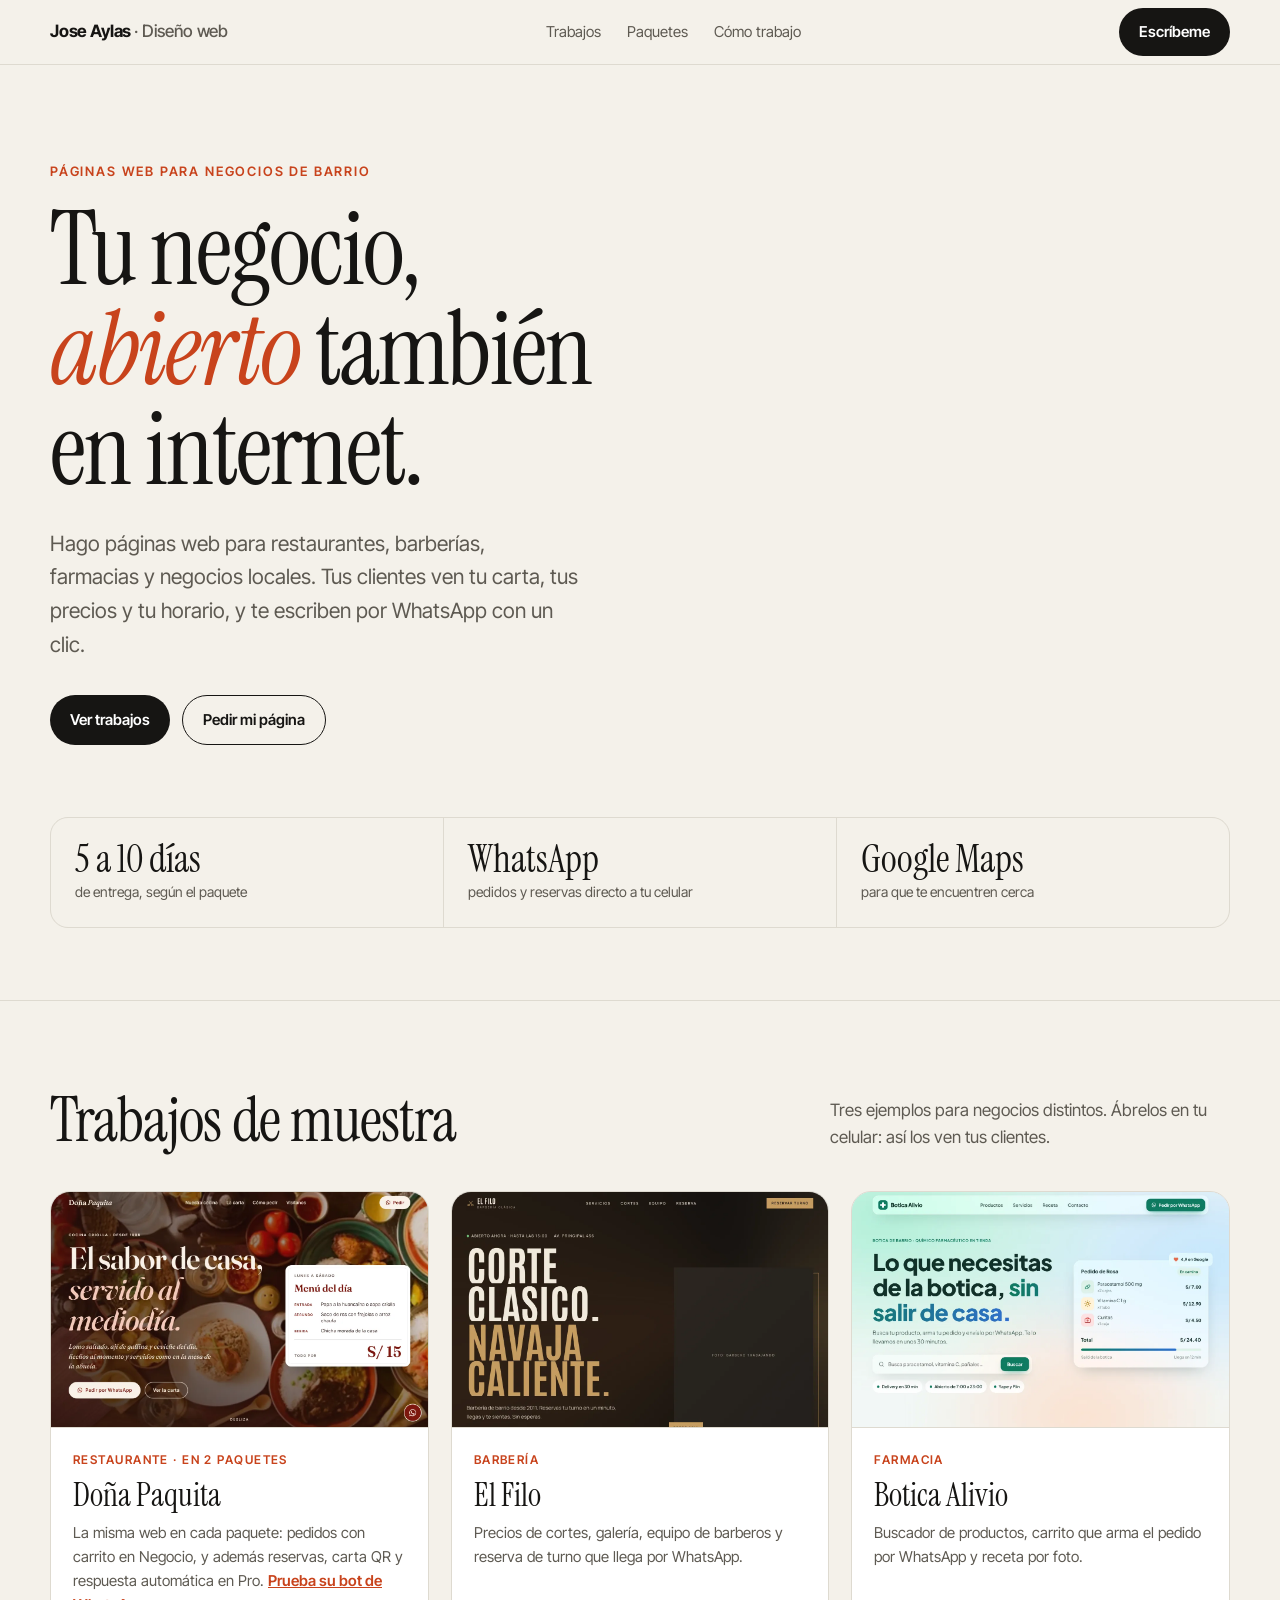
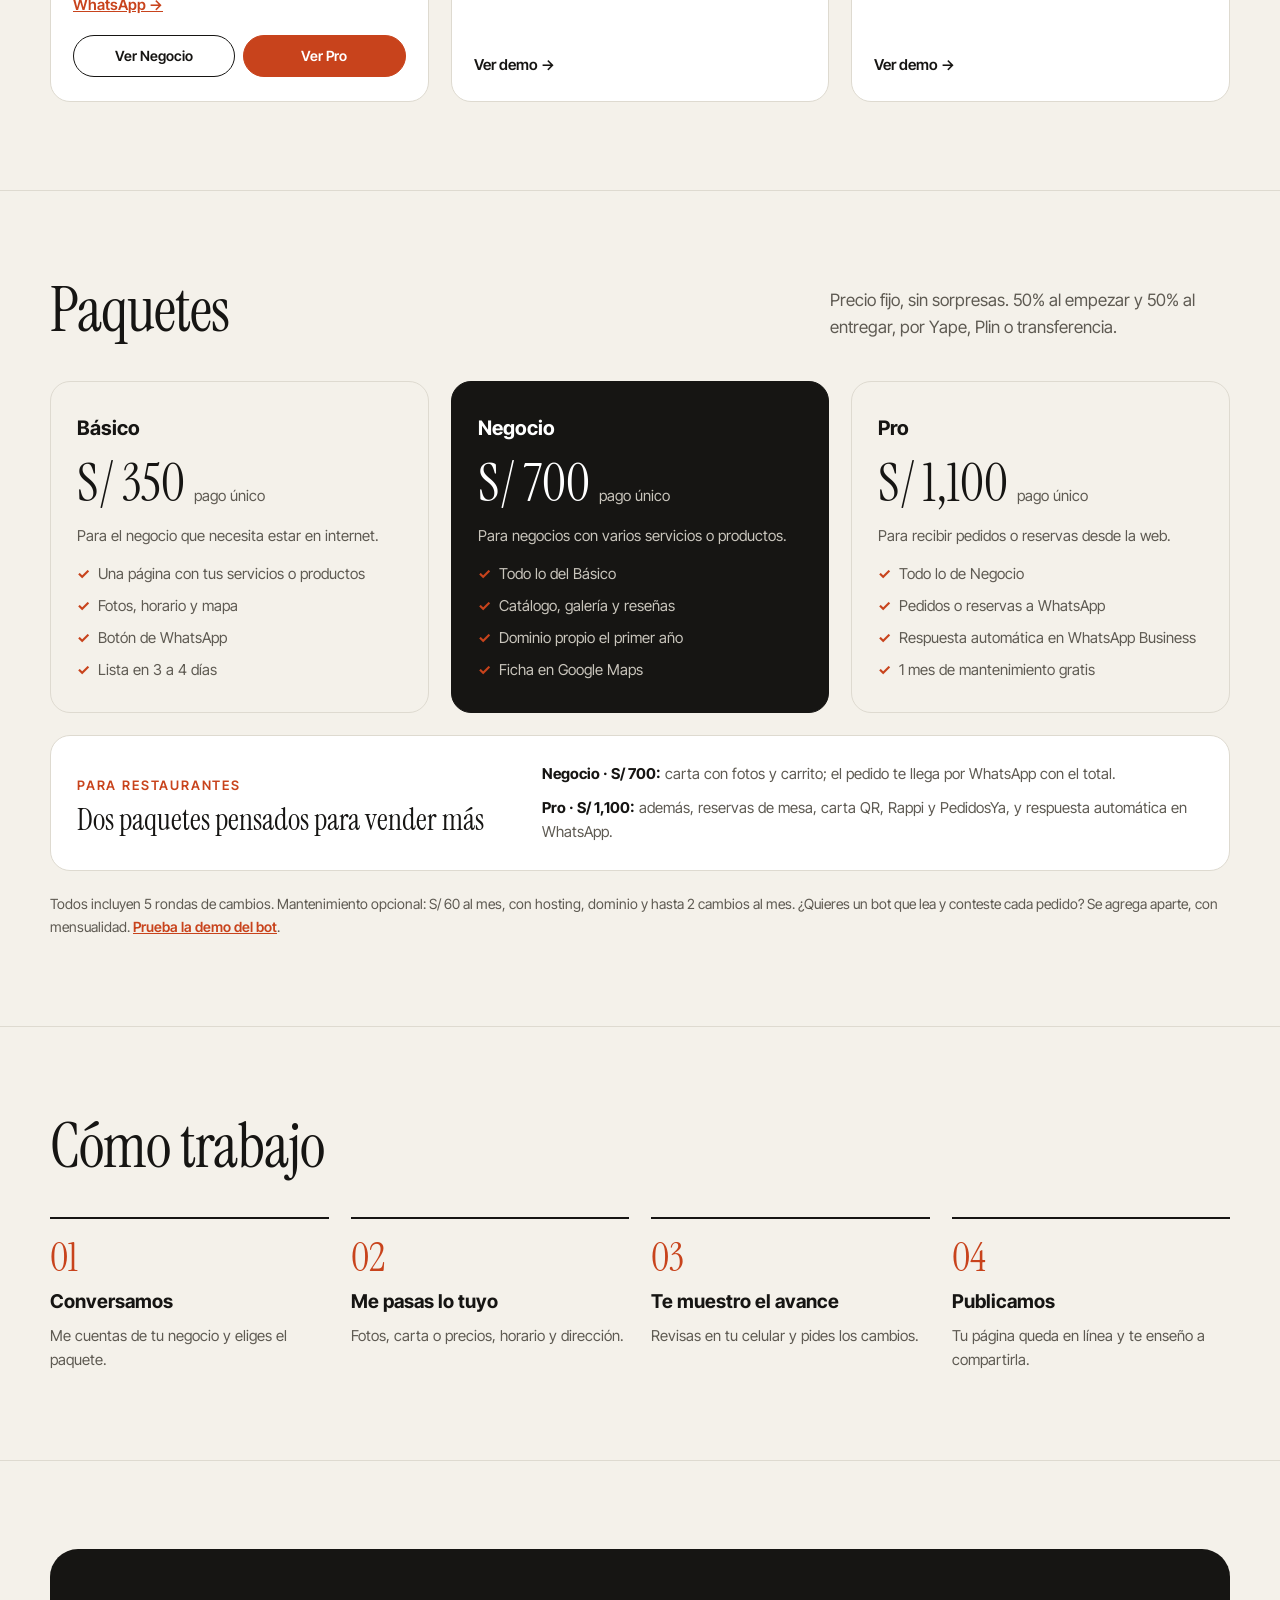
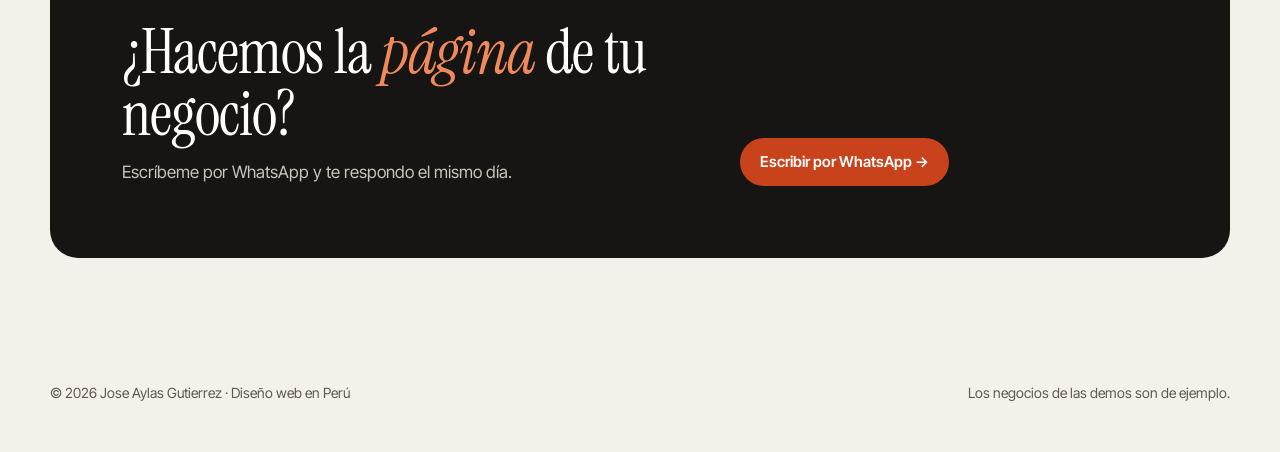
==== commit 215d4dcb: "Portafolio: demo interactiva del bot de WhatsApp para restaurantes Co-Authored-By: Claude Opus 5.5 <" ====
--- a/index.html
+++ b/index.html
@@ -58,6 +58,7 @@
 .tag{font-size:12px;font-weight:600;letter-spacing:.12em;text-transform:uppercase;color:var(--acc)}
 .demo h3{font-family:"Instrument Serif",Georgia,serif;font-weight:400;font-size:32px;line-height:1}
 .demo p{color:var(--muted);font-size:15px}
+.demo p a,.note a{color:var(--acc);font-weight:600}
 .demo .go{margin-top:auto;padding-top:8px;font-weight:600;font-size:15px}
 a.shot{display:block}
 .tiers{display:flex;gap:8px;margin-top:auto;padding-top:8px;flex-wrap:wrap}
@@ -146,7 +147,7 @@
           <div class="body">
             <span class="tag">Restaurante · en 2 paquetes</span>
             <h3>Doña Paquita</h3>
-            <p>La misma web en cada paquete: pedidos con carrito en Negocio, y además reservas, carta QR y respuesta automática en Pro.</p>
+            <p>La misma web en cada paquete: pedidos con carrito en Negocio, y además reservas, carta QR y respuesta automática en Pro. <a href="bot-whatsapp/">Prueba su bot de WhatsApp →</a></p>
             <div class="tiers"><a href="dona-paquita/">Ver Negocio</a><a href="dona-paquita-pro/">Ver Pro</a></div>
           </div>
         </div>
@@ -205,7 +206,7 @@
           <li><b>Pro · S/ 1,100:</b> además, reservas de mesa, carta QR, Rappi y PedidosYa, y respuesta automática en WhatsApp.</li>
         </ul>
       </div>
-      <p class="note">Todos incluyen 5 rondas de cambios. Mantenimiento opcional: S/ 60 al mes, con hosting, dominio y hasta 2 cambios al mes. ¿Quieres un bot que lea y conteste cada pedido? Se agrega aparte, con mensualidad.</p>
+      <p class="note">Todos incluyen 5 rondas de cambios. Mantenimiento opcional: S/ 60 al mes, con hosting, dominio y hasta 2 cambios al mes. ¿Quieres un bot que lea y conteste cada pedido? Se agrega aparte, con mensualidad. <a href="bot-whatsapp/">Prueba la demo del bot</a>.</p>
     </div>
   </section>
 
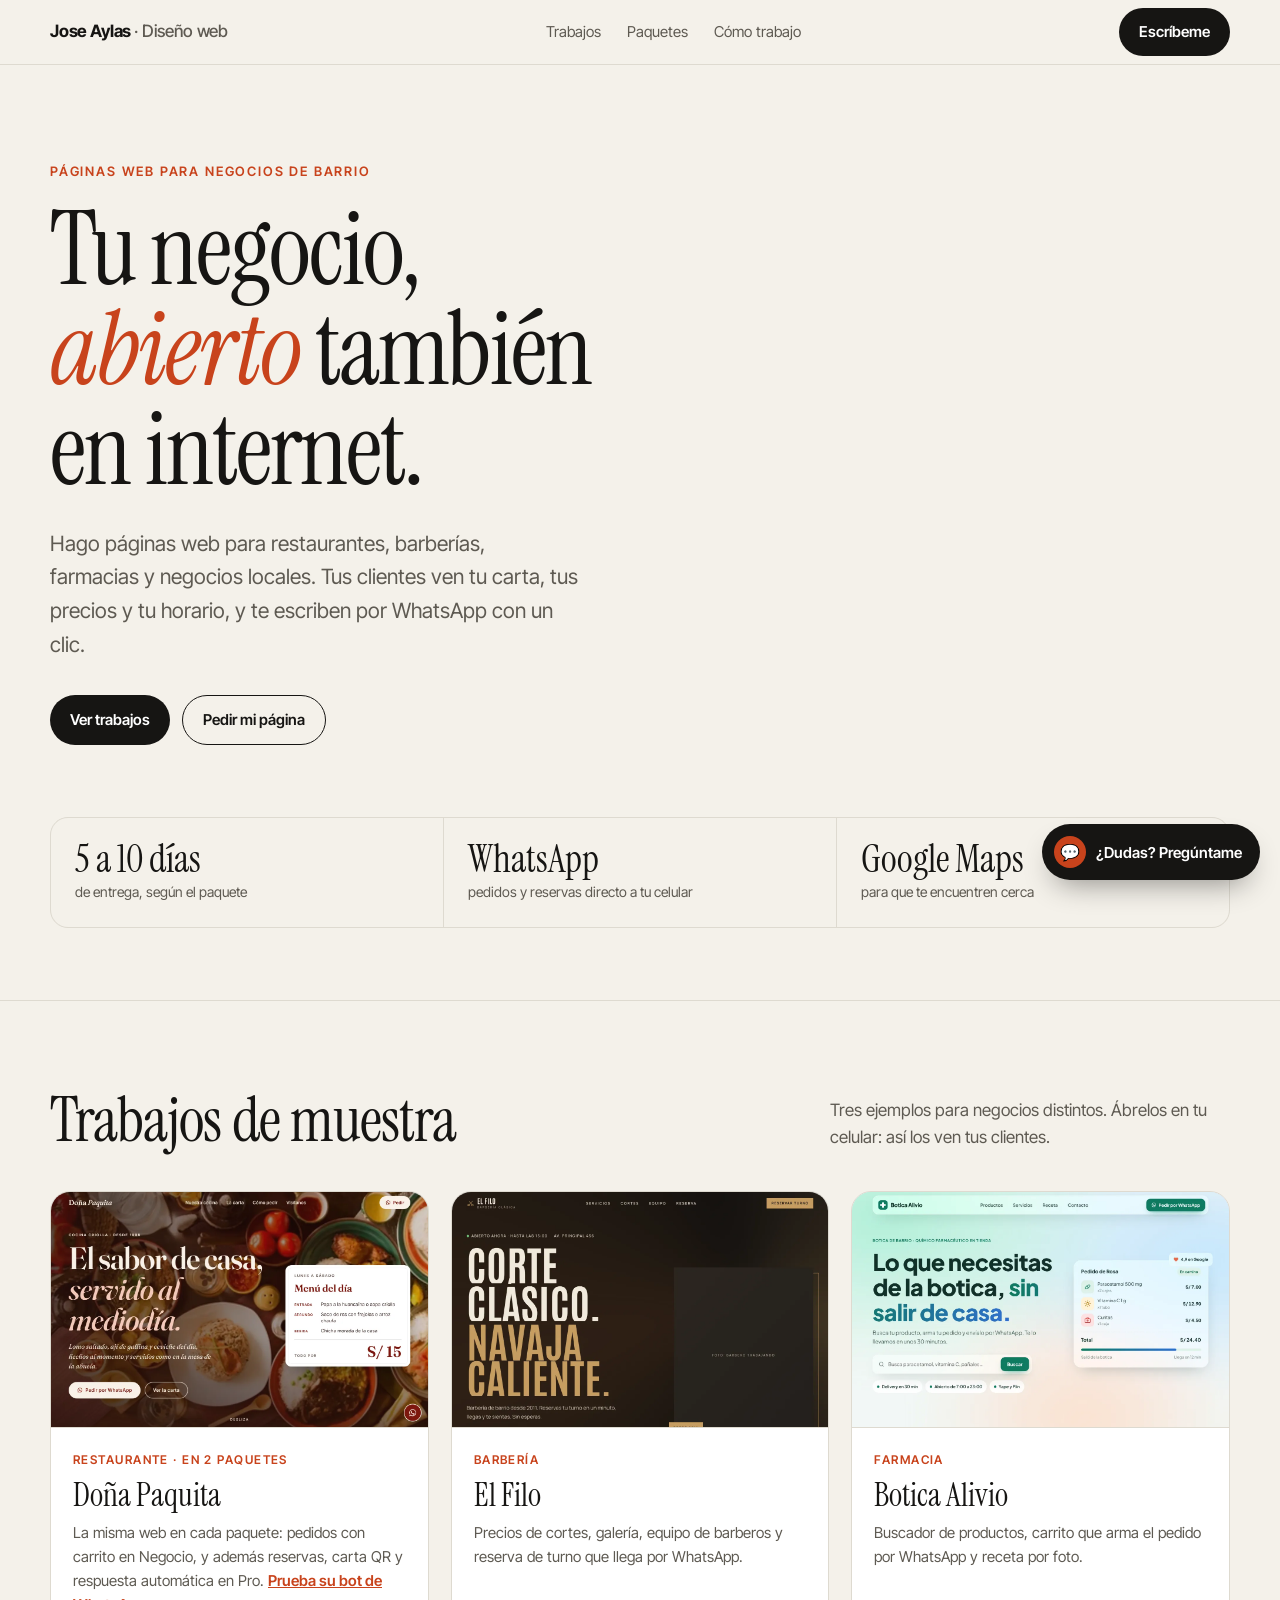
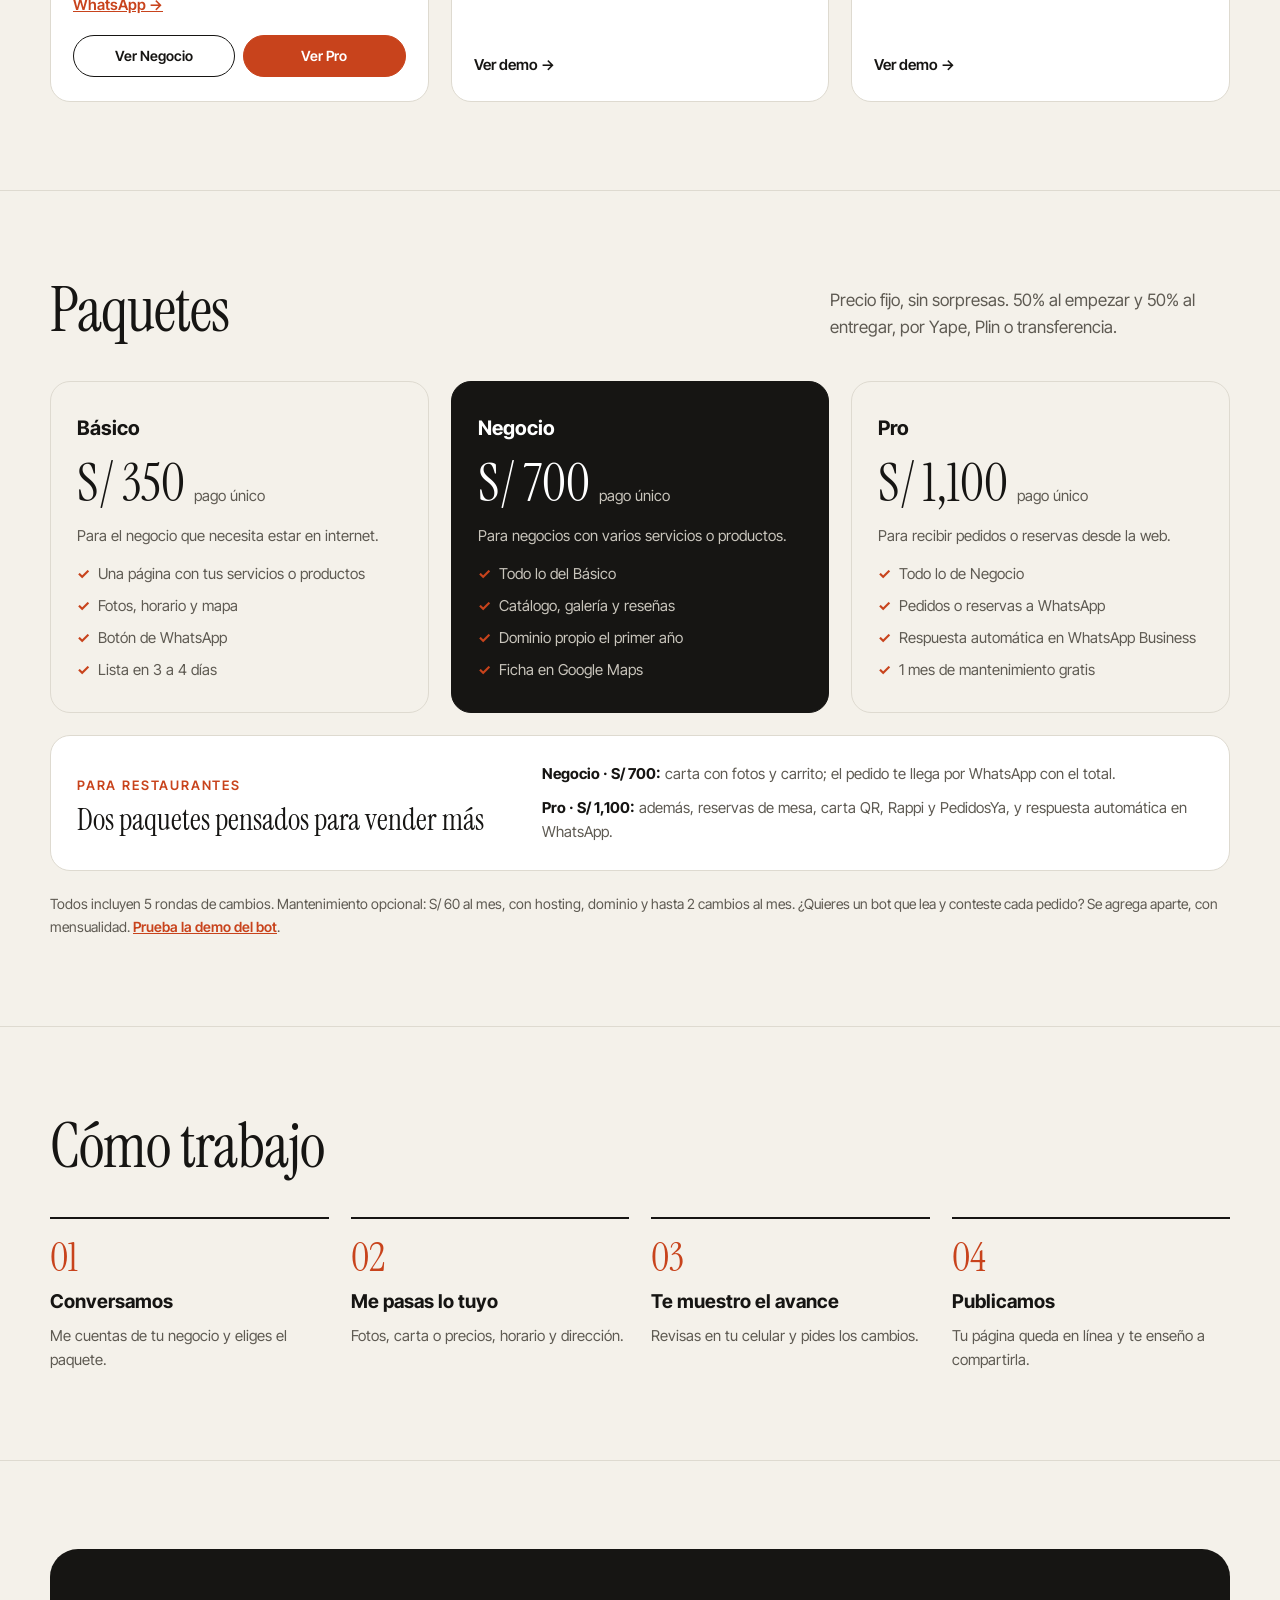
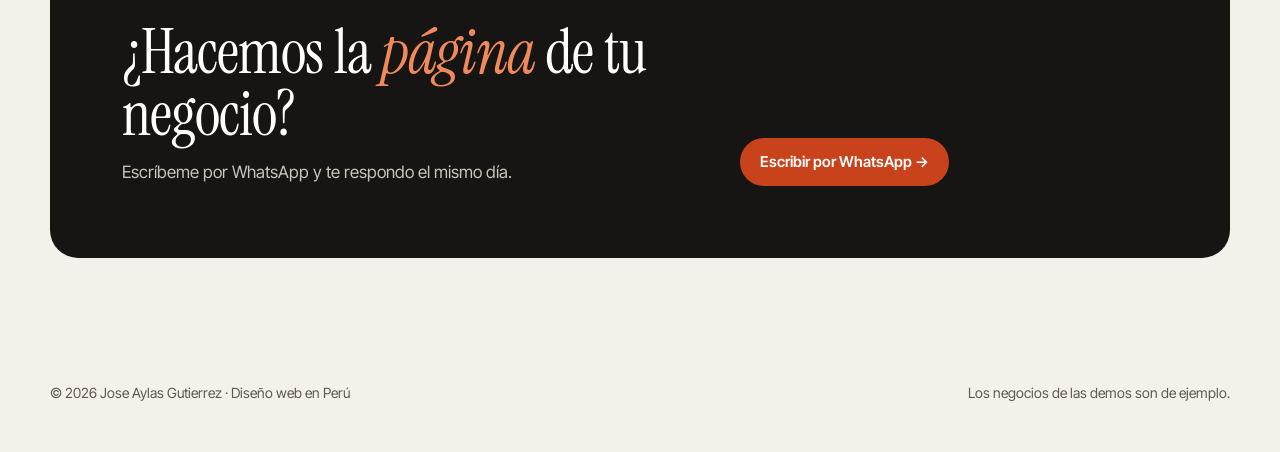
==== commit f20add1e: "Portafolio: asistente de chat que responde dudas y arma la solicitud por WhatsApp Co-Authored-By: Cl" ====
--- a/index.html
+++ b/index.html
@@ -14,6 +14,7 @@
 <link rel="preconnect" href="https://fonts.googleapis.com">
 <link rel="preconnect" href="https://fonts.gstatic.com" crossorigin>
 <link href="https://fonts.googleapis.com/css2?family=Instrument+Serif:ital@0;1&family=Inter+Tight:wght@400;500;600;700&display=swap" rel="stylesheet">
+<link rel="stylesheet" href="asistente.css?v=20261112">
 <style>
 :root{--bg:#F4F1EA;--card:#FFFFFF;--ink:#161513;--muted:#5E5A52;--line:#DEDAD0;--acc:#C8431C;--acc-ink:#FFFFFF}
 *{box-sizing:border-box;margin:0;padding:0}
@@ -238,5 +239,6 @@
 <footer>
   <div class="wrap"><span>© 2026 Jose Aylas Gutierrez · Diseño web en Perú</span><span>Los negocios de las demos son de ejemplo.</span></div>
 </footer>
+<script src="asistente.js?v=20261112" defer></script>
 </body>
 </html>
--- a/asistente.css
+++ b/asistente.css
@@ -0,0 +1,40 @@
+/* Asistente del portafolio · Jose Aylas Gutierrez */
+.as-fab{position:fixed;right:20px;bottom:20px;z-index:60;display:flex;align-items:center;gap:10px;background:var(--ink,#161513);color:#fff;border:0;border-radius:999px;padding:12px 18px 12px 12px;font:600 15px/1 "Inter Tight",system-ui,sans-serif;cursor:pointer;box-shadow:0 14px 30px -12px rgba(0,0,0,.45)}
+.as-fab:hover{background:var(--acc,#C8431C)}
+.as-fab .dot{width:32px;height:32px;border-radius:50%;background:var(--acc,#C8431C);display:grid;place-items:center;font-size:16px}
+.as-fab:hover .dot{background:#fff;color:var(--acc,#C8431C)}
+.as-fab[aria-expanded="true"]{display:none}
+.as-panel{position:fixed;right:20px;bottom:20px;z-index:61;width:min(390px,calc(100vw - 24px));height:min(600px,calc(100dvh - 40px));background:#fff;border:1px solid var(--line,#DEDAD0);border-radius:20px;box-shadow:0 30px 60px -24px rgba(0,0,0,.45);display:flex;flex-direction:column;overflow:hidden;font-family:"Inter Tight",system-ui,sans-serif}
+.as-panel[hidden]{display:none}
+.as-head{display:flex;align-items:center;gap:10px;padding:12px 14px;background:var(--ink,#161513);color:#fff}
+.as-head .av{width:36px;height:36px;border-radius:50%;background:var(--acc,#C8431C);display:grid;place-items:center;font:700 13px/1 Georgia,serif;flex:none}
+.as-head div{flex:1;min-width:0;display:flex;flex-direction:column}
+.as-head b{font-size:15px}
+.as-head span{font-size:12px;opacity:.75}
+.as-head button{background:rgba(255,255,255,.14);color:#fff;border:0;border-radius:999px;width:34px;height:34px;font-size:18px;cursor:pointer;flex:none}
+.as-head button:hover{background:rgba(255,255,255,.28)}
+.as-chat{flex:1;overflow-y:auto;background:var(--bg,#F4F1EA);padding:14px 12px;display:flex;flex-direction:column;gap:8px;overscroll-behavior:contain}
+.as-msg{max-width:86%;min-width:60px;padding:9px 12px;border-radius:14px;font-size:14.5px;line-height:1.45;white-space:pre-line;word-wrap:break-word;animation:as-pop .18s ease-out}
+.as-msg.in{align-self:flex-start;background:#fff;border:1px solid var(--line,#DEDAD0);border-top-left-radius:4px;color:var(--ink,#161513)}
+.as-msg.out{align-self:flex-end;background:var(--ink,#161513);color:#fff;border-top-right-radius:4px}
+.as-links{display:flex;flex-direction:column;gap:6px;margin-top:8px}
+.as-links a{display:block;text-align:center;text-decoration:none;font-weight:600;font-size:14px;padding:9px 12px;border-radius:999px;border:1px solid var(--ink,#161513);color:var(--ink,#161513)}
+.as-links a:hover{background:var(--ink,#161513);color:#fff}
+.as-links a.wa{background:#1FA855;border-color:#1FA855;color:#fff}
+.as-links a.wa:hover{background:#178a45;border-color:#178a45}
+.as-typing{align-self:flex-start;background:#fff;border:1px solid var(--line,#DEDAD0);border-radius:14px;padding:10px 12px;display:flex;gap:4px}
+.as-typing i{width:6px;height:6px;border-radius:50%;background:#9a958c;animation:as-blink 1.1s infinite}
+.as-typing i:nth-child(2){animation-delay:.18s}.as-typing i:nth-child(3){animation-delay:.36s}
+@keyframes as-blink{0%,60%,100%{opacity:.3}30%{opacity:1}}
+@keyframes as-pop{from{opacity:0;transform:translateY(4px)}to{opacity:1;transform:none}}
+.as-chips{display:flex;flex-wrap:wrap;gap:6px;padding:0 12px 10px;background:var(--bg,#F4F1EA)}
+.as-chips:empty{padding:0}
+.as-chips button{background:#fff;color:var(--ink,#161513);border:1px solid var(--line,#DEDAD0);border-radius:999px;font:600 13px/1 "Inter Tight",system-ui,sans-serif;padding:9px 12px;cursor:pointer}
+.as-chips button:hover,.as-chips button:focus-visible{background:var(--acc,#C8431C);border-color:var(--acc,#C8431C);color:#fff;outline:none}
+.as-form{display:flex;gap:8px;padding:10px;border-top:1px solid var(--line,#DEDAD0);background:#fff}
+.as-form input{flex:1;min-width:0;border:1px solid var(--line,#DEDAD0);border-radius:999px;padding:11px 14px;font:400 16px/1.2 "Inter Tight",system-ui,sans-serif;color:var(--ink,#161513);background:#fff}
+.as-form input:focus{outline:2px solid var(--acc,#C8431C);border-color:transparent}
+.as-form button{width:42px;height:42px;border-radius:50%;border:0;background:var(--acc,#C8431C);color:#fff;font-size:16px;cursor:pointer;flex:none}
+.as-sr{position:absolute;width:1px;height:1px;overflow:hidden;clip:rect(0 0 0 0);white-space:nowrap}
+@media (max-width:520px){.as-fab{right:12px;bottom:12px}.as-panel{right:8px;left:8px;bottom:8px;width:auto;height:calc(100dvh - 16px);border-radius:16px}}
+@media (prefers-reduced-motion:reduce){.as-msg{animation:none}.as-typing i{animation:none}}
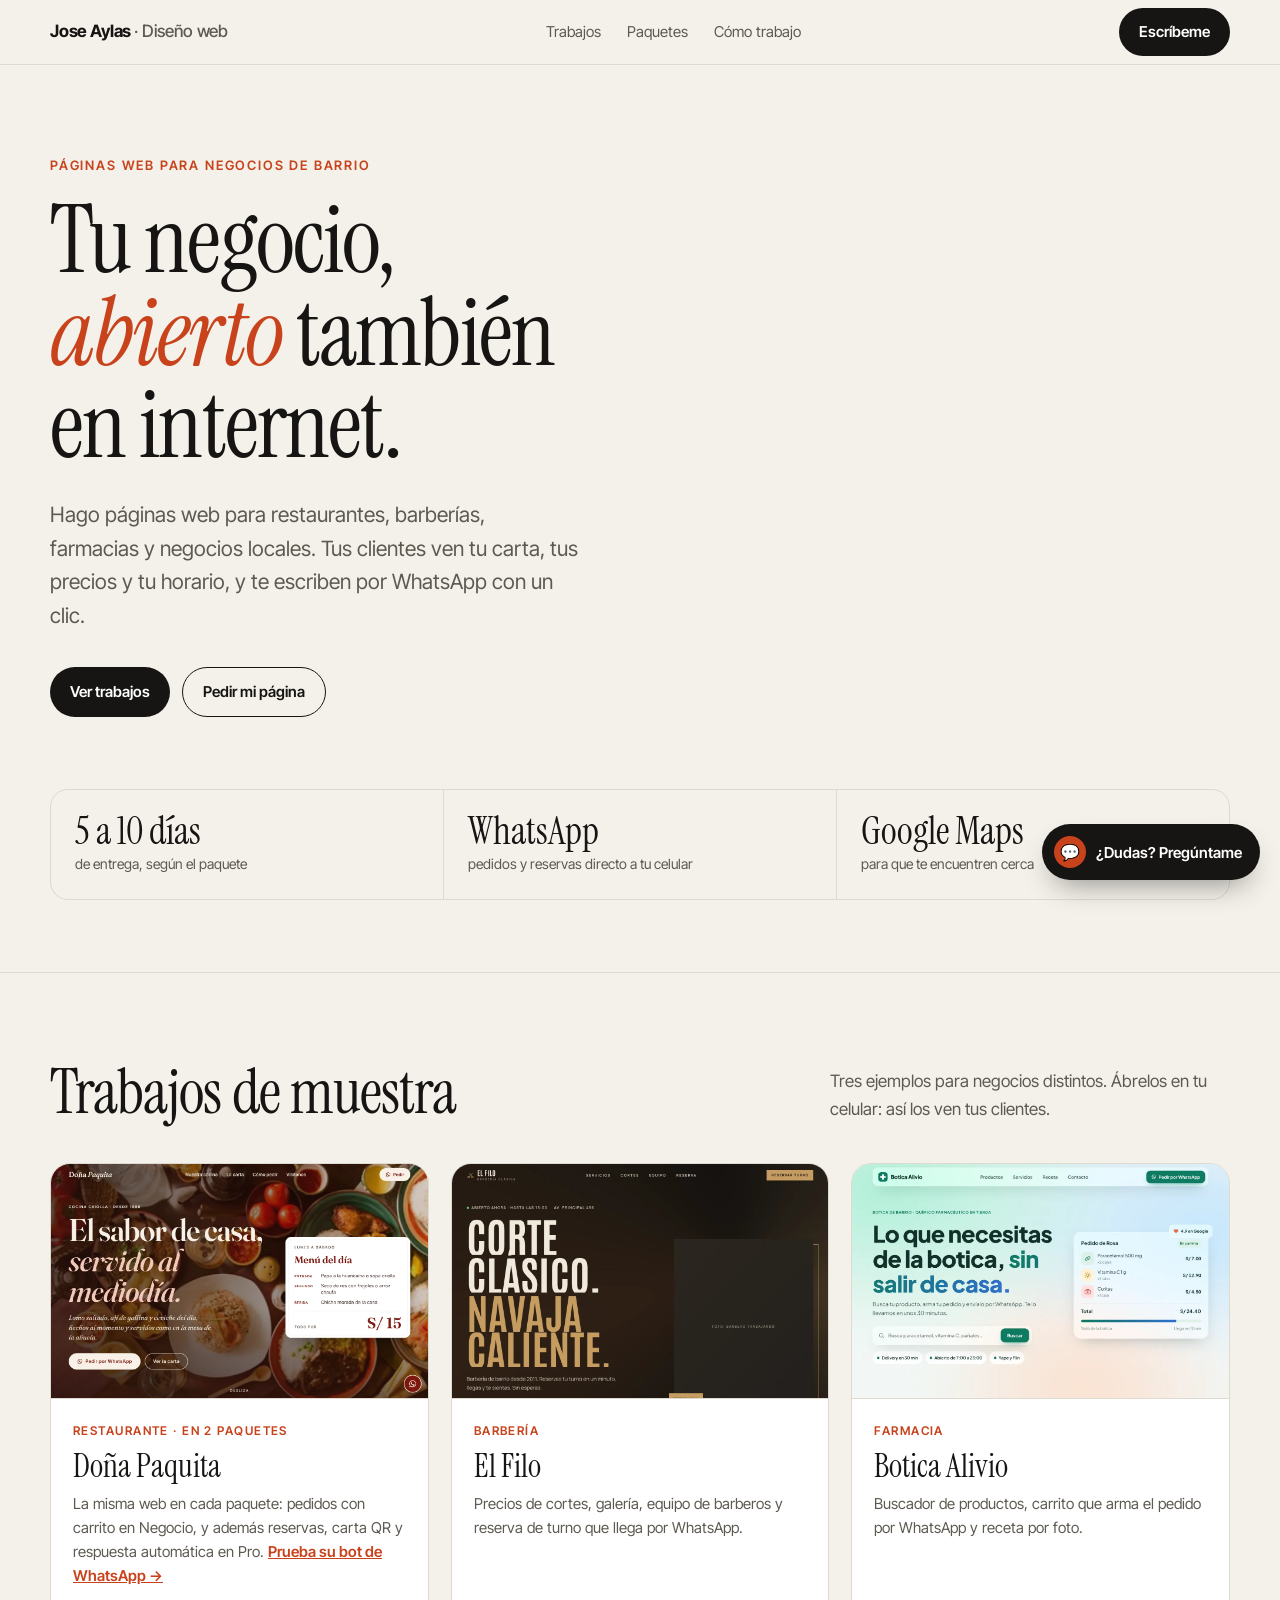
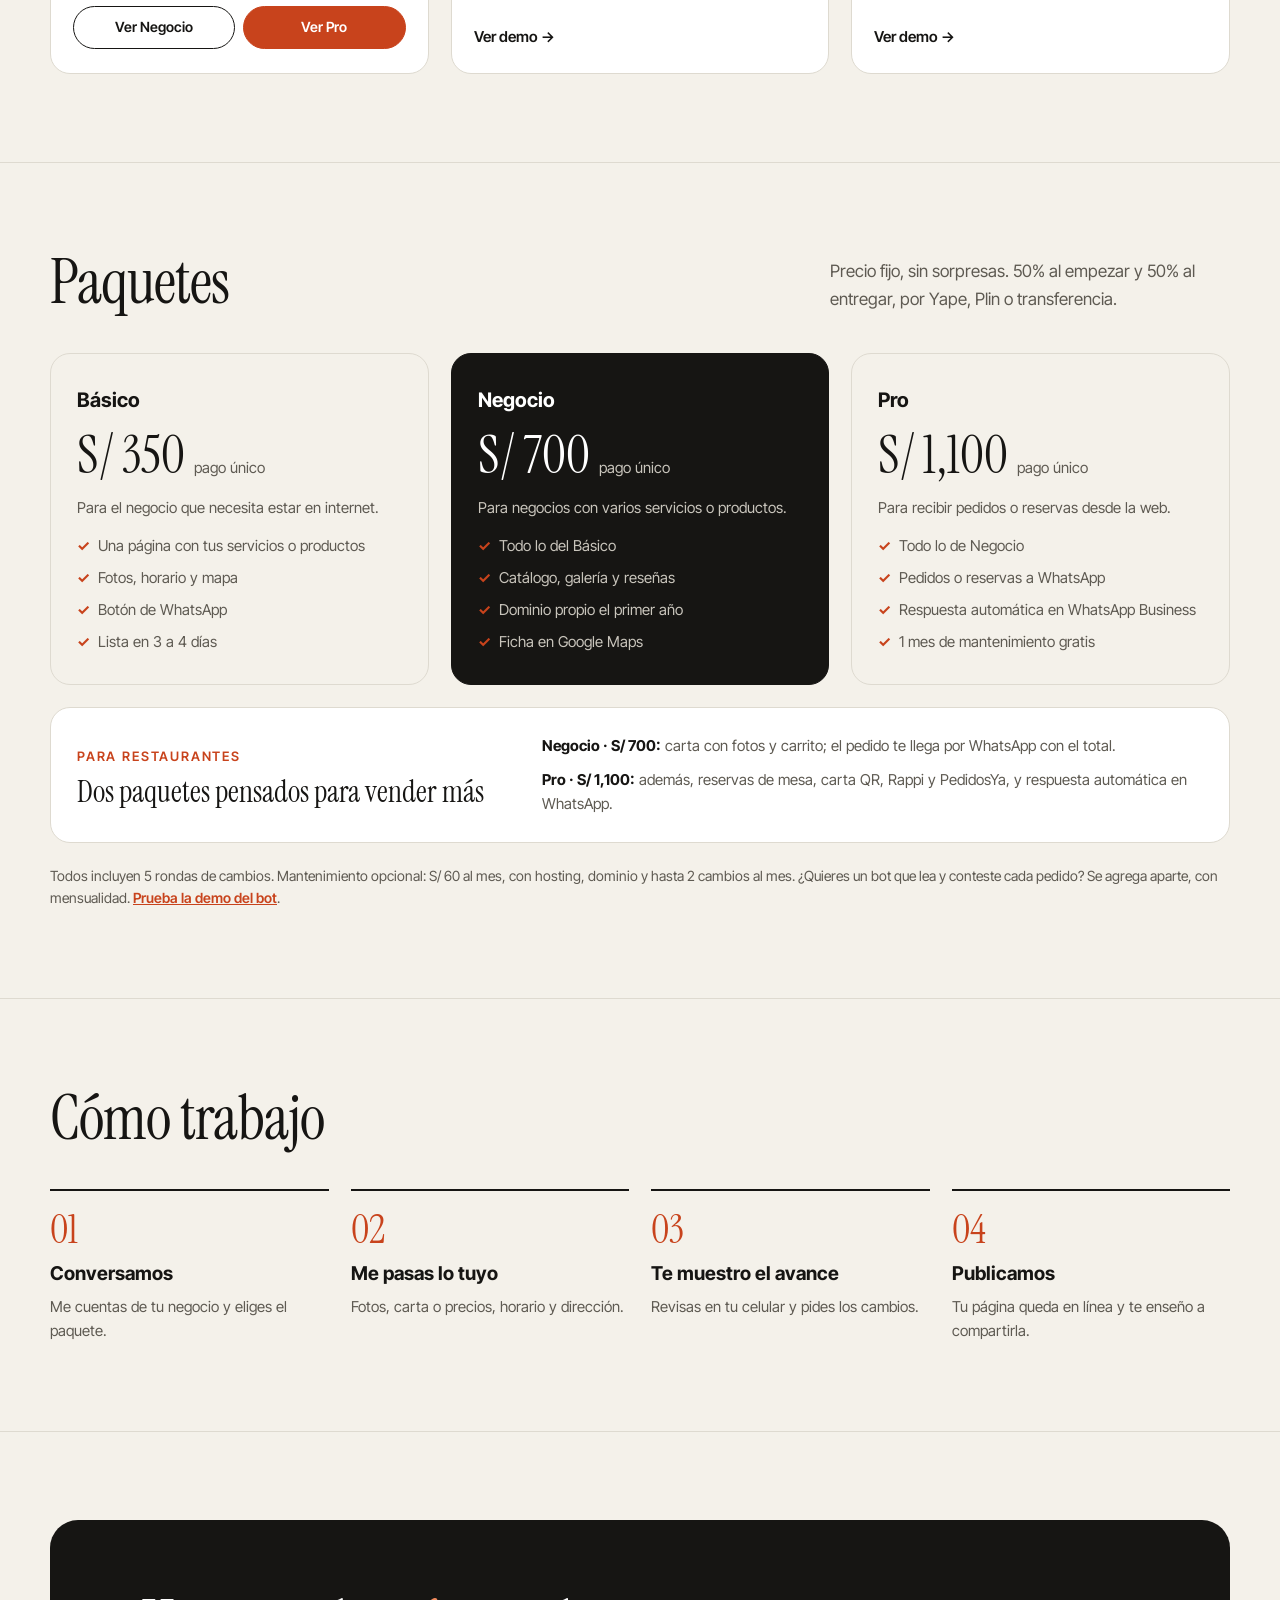
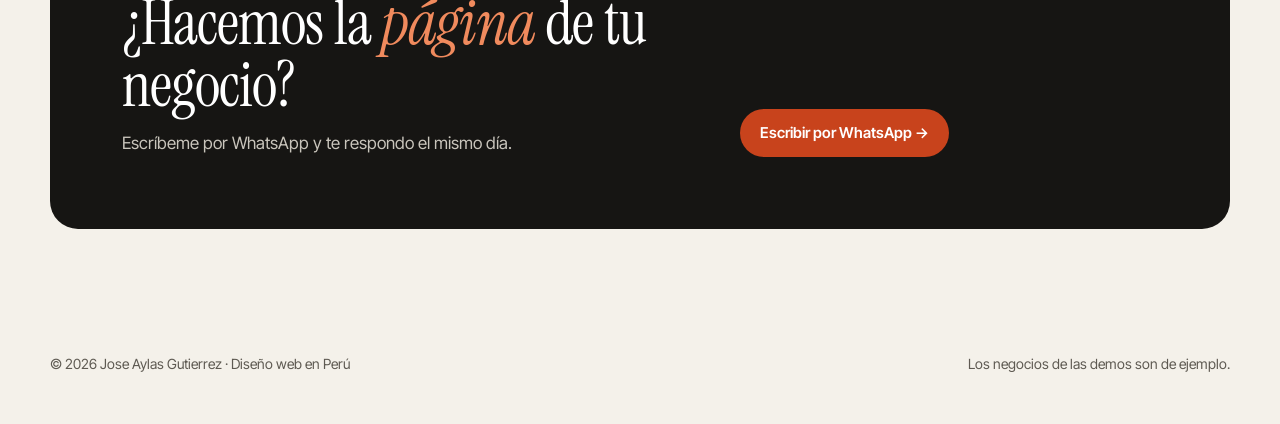
==== commit fe0e57f6: "Proporciones: el hero entra completo en la primera pantalla en todas las demos Título y espacios esc" ====
--- a/index.html
+++ b/index.html
@@ -109,6 +109,8 @@
   section{padding:64px 0}
   .bar .btn{padding:10px 16px;font-size:14px}
 }
+/* Proporción: el título no desborda pantallas bajas */
+@media (min-width:700px){.hero{padding:clamp(56px,10svh,96px) 0 clamp(48px,8svh,72px)}h1{font-size:clamp(46px,min(7.4vw,12svh),104px)}}
 </style>
 </head>
 <body>
